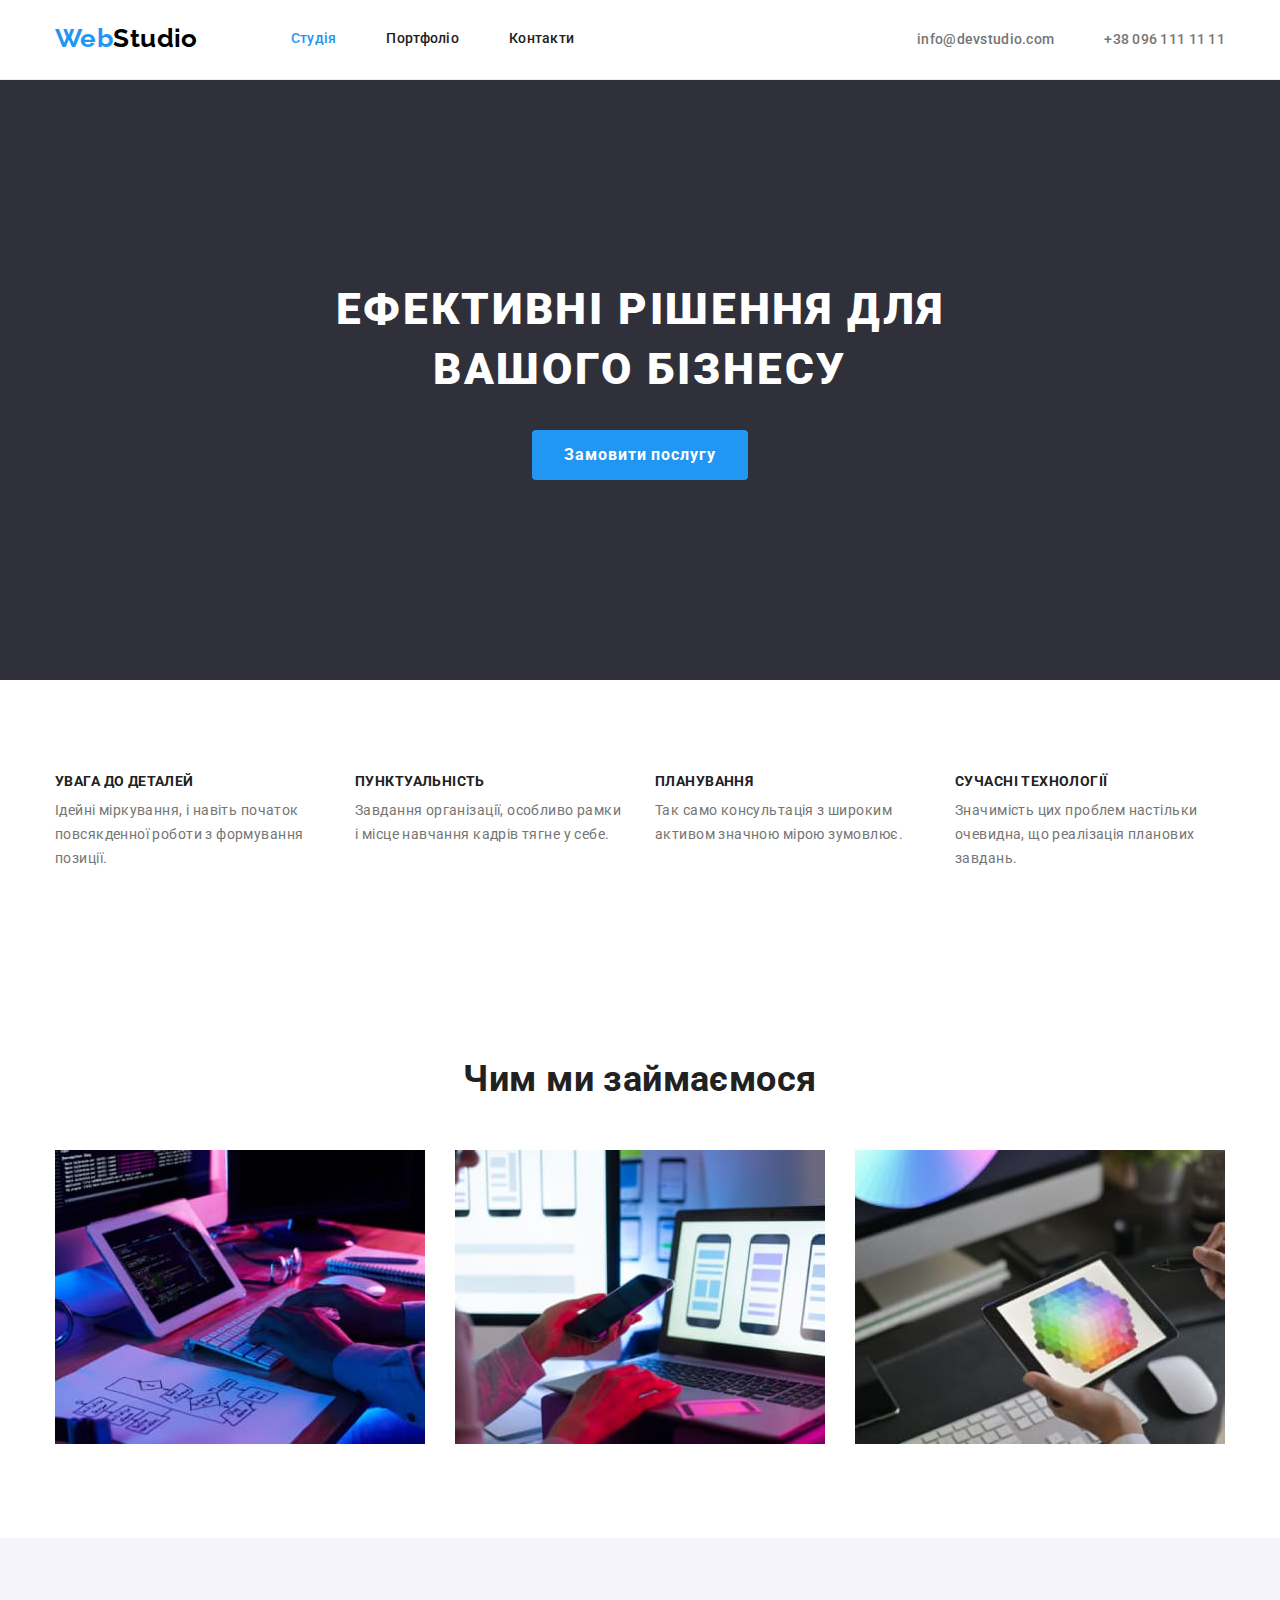
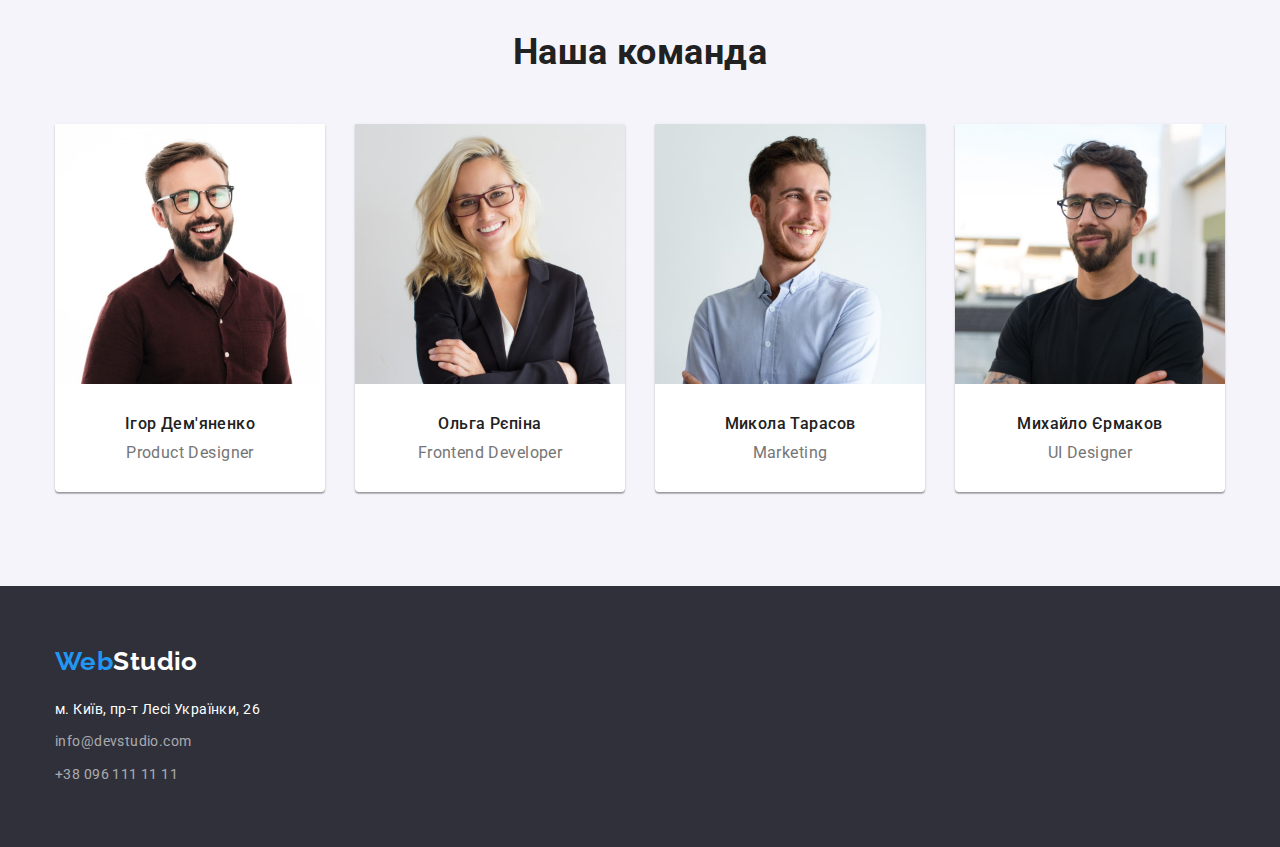
==== index.html @ 1bf7a030 "створення репозиторію ДЗ 4" ====
<!DOCTYPE html>
<html lang="uk">
  <head>
    <meta charset="UTF-8" />
    <meta http-equiv="X-UA-Compatible" content="IE=edge" />
    <meta name="viewport" content="width=device-width, initial-scale=1.0" />
    <title>Document</title>

    <link rel="preconnect" href="https://fonts.googleapis.com" />
    <link rel="preconnect" href="https://fonts.gstatic.com" crossorigin />
    <link
      href="https://fonts.googleapis.com/css2?family=Raleway:wght@700&family=Roboto:wght@400;500;700;900&display=swap"
      rel="stylesheet"
    />
    <link
      rel="stylesheet"
      href="https://cdnjs.cloudflare.com/ajax/libs/modern-normalize/1.1.0/modern-normalize.min.css"
    />
    <link rel="stylesheet" href="./css/styles.css" />
  </head>
  <body>
    <!-- шапка   -->
    <header class="page-header">
      <div class="container main-nav">
        <nav class="page-nav">
          <a href="./index.html" class="logo page-logo">Web<span class="studio">Studio</span></a>
          <ul class="site-nav list">
            <li class="main-list">
              <a href="./index.html" class="link current nav-link">Студія</a>
            </li>
            <li class="main-list">
              <a href="./portfolio.html" class="link nav-link">Портфоліо</a>
            </li>
            <li class="main-list"><a href="./index.html" class="link nav-link">Контакти</a></li>
          </ul>
        </nav>
        <ul class="contact">
          <li class="main-contact">
            <a class="contact-link" href="mailto:info@devstudio.com">info@devstudio.com</a>
          </li>
          <li class="main-contact">
            <a class="contact-link" href="tel:+380961111111">+38 096 111 11 11</a>
          </li>
        </ul>
      </div>
    </header>
    <!-- головне  -->
    <main>
      <section class="hero">
        <div class="container">
          <h1 class="hero-title">Ефективні рішення для вашого бізнесу</h1>
          <button type="button" class="button primary">Замовити послугу</button>
        </div>
      </section>
      <!-- особливості -->
      <section class="section">
        <div class="container">
          <h2 class="visually-hidden">Наші переваги</h2>
          <ul class="feature-list list">
            <li class="title-text">
              <h3 class="title">УВАГА ДО ДЕТАЛЕЙ</h3>
              <p class="text">
                Ідейні міркування, і навіть початок повсякденної роботи з формування позиції.
              </p>
            </li>
            <li class="title-text">
              <h3 class="title">ПУНКТУАЛЬНІСТЬ</h3>
              <p class="text">
                Завдання організації, особливо рамки і місце навчання кадрів тягне у себе.
              </p>
            </li>
            <li class="title-text">
              <h3 class="title">ПЛАНУВАННЯ</h3>
              <p class="text">Так само консультація з широким активом значною мірою зумовлює.</p>
            </li>
            <li class="title-text">
              <h3 class="title">СУЧАСНІ ТЕХНОЛОГІЇ</h3>
              <p class="text">
                Значимість цих проблем настільки очевидна, що реалізація планових завдань.
              </p>
            </li>
          </ul>
        </div>
      </section>

      <!-- чим ми займаємось -->
      <section class="section section-sidebar">
        <div class="container">
          <h2 class="section-title">Чим ми займаємося</h2>
          <ul class="list text-list">
            <li class="list-img">
              <img src="./images/img.jpg" alt="HTML-розмітка всіх елементів макета" width="370" />
            </li>
            <li class="list-img">
              <img src="./images/css.jpg" alt="CSS оформлення зовнішній вигляд." width="370" />
            </li>
            <li class="list-img">
              <img src="./images/js.jpg" alt="завдаєм кольори" width="370" />
            </li>
          </ul>
        </div>
      </section>
      <!-- наша команда -->
      <section class="section team">
        <div class="container">
          <h2 class="section-title">Наша команда</h2>
          <ul class="team-list list">
            <li class="team-text">
              <img src="./images/Product.jpg" alt="Product Designer" width="270" />
              <div class="aside">
                <h3>Ігор Дем'яненко</h3>
                <p>Product Designer</p>
              </div>
            </li>
            <li class="team-text">
              <img src="./images/Frontend.jpg" alt="Frontend Developer" width="270" />
              <div class="aside">
                <h3>Ольга Рєпіна</h3>
                <p>Frontend Developer</p>
              </div>
            </li>
            <li class="team-text">
              <img src="./images/Marketing.jpg" alt="Marketing" width="270" />
              <div class="aside">
                <h3>Микола Тарасов</h3>
                <p>Marketing</p>
              </div>
            </li>
            <li class="team-text">
              <img src="./images/Designer.jpg" alt="UI Designer" width="270" />
              <div class="aside">
                <h3>Михайло Єрмаков</h3>
                <p>UI Designer</p>
              </div>
            </li>
          </ul>
        </div>
      </section>
    </main>
    <!-- підвал -->
    <footer class="footer">
      <div class="container footer-container">
        <a href="./index.html" class="logo footer-logo"
          >Web<span class="footer-studio">Studio</span></a
        >
        <address class="footer-list">
          <ul class="list">
            <li class="footer-contact-list">
              <a
                class="footer-link"
                href="https://goo.gl/maps/CPtrU1FHBa2aNyZL9"
                target="_blank"
                rel="noopener noreferrer nofollow"
                >м. Київ, пр-т Лесі Українки, 26</a
              >
            </li>
            <li class="footer-contact-list">
              <a class="footer-contact" href="mailto:info@devstudio.com">info@devstudio.com</a>
            </li>
            <li class="footer-contact-list">
              <a class="footer-contact" href="telto:+380961111111">+38 096 111 11 11</a>
            </li>
          </ul>
        </address>
      </div>
    </footer>
  </body>
</html>
---- css/styles.css ----
:root {
        --primari-text-color: #212121;
        --title-text-color: #757575;
        --accent-color: #2196f3;
        --primary-bg-color: #ffffff;
        --studio: #000000;
        --background: #f5f4fa;
        --contact: rgb(255, 255, 255, 0.6);
        --heder-footer: #2f303a;
        --border--headr: #ececec;
        --buttun: #188ce8;
        --border--icon: #eeeeee;}
    *,
    *::before,
    *::after {
    box-sizing: border-box;}
    
body {
    background-color: var(--primary-bg-color);
    color: var(--primari-text-color);
    font-family: Roboto, sans-serif;
    font-size: 14px;
    letter-spacing: 0.03em;}
h1,
h2,
h3,
p {
    margin: 0;}
ul {
    margin: 0;
    padding-left: 0;}
img {
    display: block;
    max-width: 100%;
    height: auto;}
address {
    font-style: normal;
}
.container {
    margin: 0 auto;
    max-width: 1200px;
    padding: 0 15px}

.page-header {
    height: 80px;
    border-bottom: 1px solid var(--border--headr);}
.page-nav,
.main-nav {
    display: flex;
    align-items: center;}
.main-list:not(:last-child) {
    margin-right: 50px;}
.main-contact {
    align-items: center;
    font-style: normal;
    font-weight: 500;
    font-size: 14px;
    line-height: 16px;
    letter-spacing: 0.02em;
}
.main-contact:not(:last-child) {
    margin-right: 50px;
}
.page-logo {
    margin-right: 93px;
    padding-top: 23px;
    padding-bottom: 23px;}
.logo {
    color: var(--accent-color);
    text-decoration: none;
    font-family: 'Raleway', sans-serif;
    font-weight: 700;
    font-size: 26px;
    line-height: 1.2;}
.studio {
    color: var(--studio);
    margin: 0;}

.nav-link {
    font-weight: 500;
    line-height: 1.14;
    letter-spacing: 0.02em;
    padding: 32px 0;}
.site-nav {
    display: flex;
    font-family: 'Roboto';
    font-style: normal;
    font-weight: 500;
    font-size: 14px;
    line-height: 16px;
    letter-spacing: 0.02em;}

.link:hover,
.link:focus {
    color: var(--accent-color);}
.link {
    color: inherit;
    text-decoration: none;}
.link.current {
    color: var(--accent-color);}
.contact {
    display: flex;
    margin-left: auto;
    list-style: none;
}
.contact.list {
    font-weight: 500;
    line-height: 1.14;
    margin-left: auto;
    letter-spacing: 0.02em;}
.list{
    list-style: none;
    margin: 0;
    padding-left: 0;}
.list-img {
    max-width: 1200px;
    height: auto;}
.list-img:not(:last-child) {
    margin-right: 30px;}
.contact-link {
    color: var(--title-text-color);
    text-decoration: none;
    padding: 32px 0;}

.contact-link:hover,
.contact-link:focus {
    color: var(--accent-color);}
.hero {
    padding-top: 200px;
    padding-bottom: 200px}
.hero, .footer {
    background-color: var(--heder-footer);}
.footer{
    padding: 60px 0;
}
.hero-title {
    color: var(--primary-bg-color);
    font-family: 'Roboto';
    font-weight: 900;
    font-size: 44px;
    line-height: 1.36;
    text-align: center;
    letter-spacing: 0.06em;
    text-transform: uppercase;
    width: 696px;
    margin: 0 auto;
    margin-bottom: 30px;}
.section.portfolio {
    padding: 94px 0;}
.visually-hidden {
    position: absolute;
    width: 1px;
    height: 1px;
    margin: -1px;
    border: 0;
    padding: 0;
    white-space: nowrap;
    clip-path: inset(100%);
    clip: rect(0 0 0 0);
    overflow: hidden;}
.button {
    font-family: 'Roboto';
    cursor: pointer;
    border: none;
    display: block;
    font-size: 16px;
    text-align: center;
    font-weight: 500;
    margin: 0 auto;
    box-sizing: border-box;}
.button.secodary {
    color: var(--primari-text-color);
    background-color: var(--background);
    min-width: 73px;
    height: 38px;
    padding: 6px 22px;
    line-height: 1.6;
    letter-spacing: 0.03em;
    border-radius: 4px;
    border: none;}
.button-secodary {
    display: flex;
    justify-content: center;
    margin-bottom: 50px;}
.button.btn {
    padding: 6px 25px;}
.button.secodary:hover,
.button.secodary:focus {
    color: var(--primary-bg-color);
    background-color: var(--accent-color);
    box-shadow: 0px 3px 1px rgba(0, 0, 0, 0.1), 0px 1px 2px rgba(0, 0, 0, 0.08),
    0px 2px 2px rgba(0, 0, 0, 0.12);}
.btn-secodary:not(:last-child) {
    margin:0 8px 0 0;}
.button.primary:hover,
.button.primary:focus {
    background: var(--buttun);
    box-shadow: 0 4px 4px rgb(0, 0, 0, 0.15);}
.button.btn {
    padding: 6px 25px;}
.button.primary {
    color: var(--primary-bg-color);
    background-color: var(--accent-color);
    min-width: 216px;
    padding: 10px 32px;
    font-weight: 700;
    line-height: 1.88;
    display: flex;
    border-radius: 4px;
    text-align: center;
    align-items: center;
    letter-spacing: 0.06em;
    border: none;
    justify-content: center;}
.feature-list {
    display: flex;}
.feature-list .text {
    color: var(--title-text-color);
    line-height: 1.7;}
.feature-list .title {
    font-size: 14px;
    font-weight: 700;
    line-height: 1.1;
    text-transform: uppercase;
    margin-bottom: 10px;}
.title-text {
    max-width: 270px;
}
.title-text:not(:last-child) {
    margin-right: 30px;}
.text-list {
    display: flex;}
.section {
    padding-top: 94px;
    padding-bottom: 94px;}
.section-title {
    color: var(--primari-text-color);
    font-weight: 700;
    font-size: 36px;
    line-height: 1.16;
    text-align: center;
    margin-bottom: 50px;}
.menu-team {
    padding-bottom: 94px;}
.team {
    background-color: var(--background);}
.team-text {
    background-color: var(--primary-bg-color);
    max-width: 270px;
    display: block;
    box-shadow: 0px 1px 3px rgba(0, 0, 0, 0.12), 0px 1px 1px rgba(0, 0, 0, 0.14),
    0px 2px 1px rgba(0, 0, 0, 0.2);
    border-radius: 0px 0px 4px 4px;}
.team-text:not(:last-child) {
    margin-right: 30px;}
.team-list {
    display: flex;}
.team-list h3 {
    font-family: 'Roboto';
    font-weight: 500;
    font-size: 16px;
    line-height: 1.2;
    margin-bottom: 10px;}
.team-list p {
    color: var(--title-text-color);
    font-size: 16px;
    line-height: 1.2;}
.aside {
    padding: 30px 0;
    text-align: center;}
.footer-list {
    font-style: normal;
    margin-top: 20px;}
.footer-link,
.footer-studio {
    color: var(--primary-bg-color);
    text-decoration: none;}
.footer-contact {
    color: var(--contact);
    text-decoration: none;}
.footer .list {
    line-height: 1.7;}

.footer-link:hover,
.footer-link:focus {
    color: var(--accent-color);}
.footer-contact-list:not(:last-child) {
    margin-bottom: 9px;}
.footer-contact {
    color: var(--contact);
    text-decoration: none;}
.footer-contact:hover,
.footer-contact:focus {
    color: var(--accent-color);}
.sidebar {
    display: flex;
    flex-wrap: wrap;}
.sidebar a {
    color: var(--primari-text-color);
    text-decoration: none;}
.sidebar h2 {
    font-weight: 700;
    font-size: 18px;
    line-height: 2;
    letter-spacing: 0.06em;}
.sidebar p {
    color: var(--title-text-color);
    font-size: 16px;
    line-height: 1.9;
    font-family: 'Roboto';
    font-style: normal;
    font-weight: 400;
    line-height: 30px;
    letter-spacing: 0.03em;}
.sidebar-list {
    width: calc((100% - 60px) / 3);
    margin-right: 30px;
    margin-bottom: 30px;}
.sidebar-list:nth-child(3n) {
    margin-right: 0;}
.sidebar-list:nth-last-child(-n + 3) {
    margin-bottom: 0;}
.sidebar-text {
    padding: 20px 24px;
    border-right: 1px solid var(--border--icon);
    border-left: 1px solid var(--border--icon);
    border-bottom: 1px solid var(--border--icon);}
.sidebar-text h2 {
    margin-bottom: 4px;
    font-family: 'Roboto';
    font-style: normal;
    font-weight: 700;
    font-size: 18px;
    line-height: 36px;
    letter-spacing: 0.06em;}
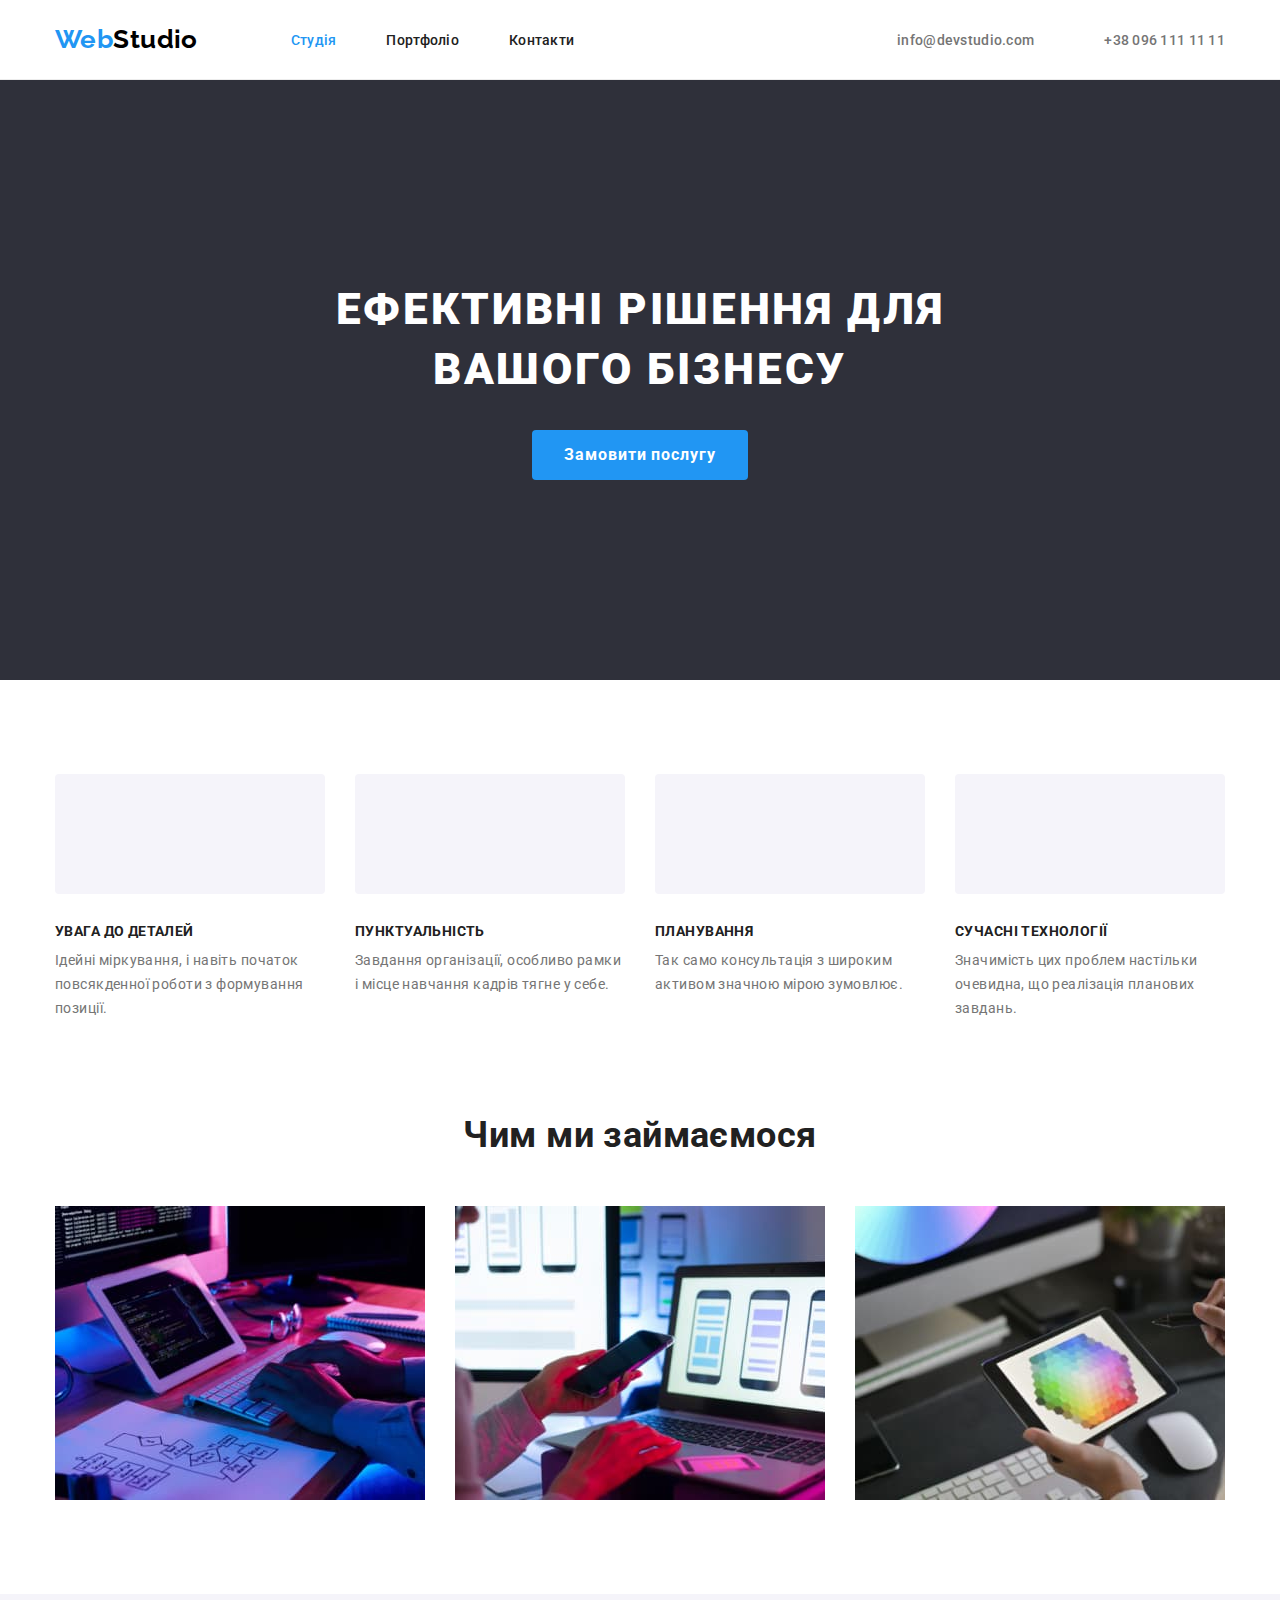
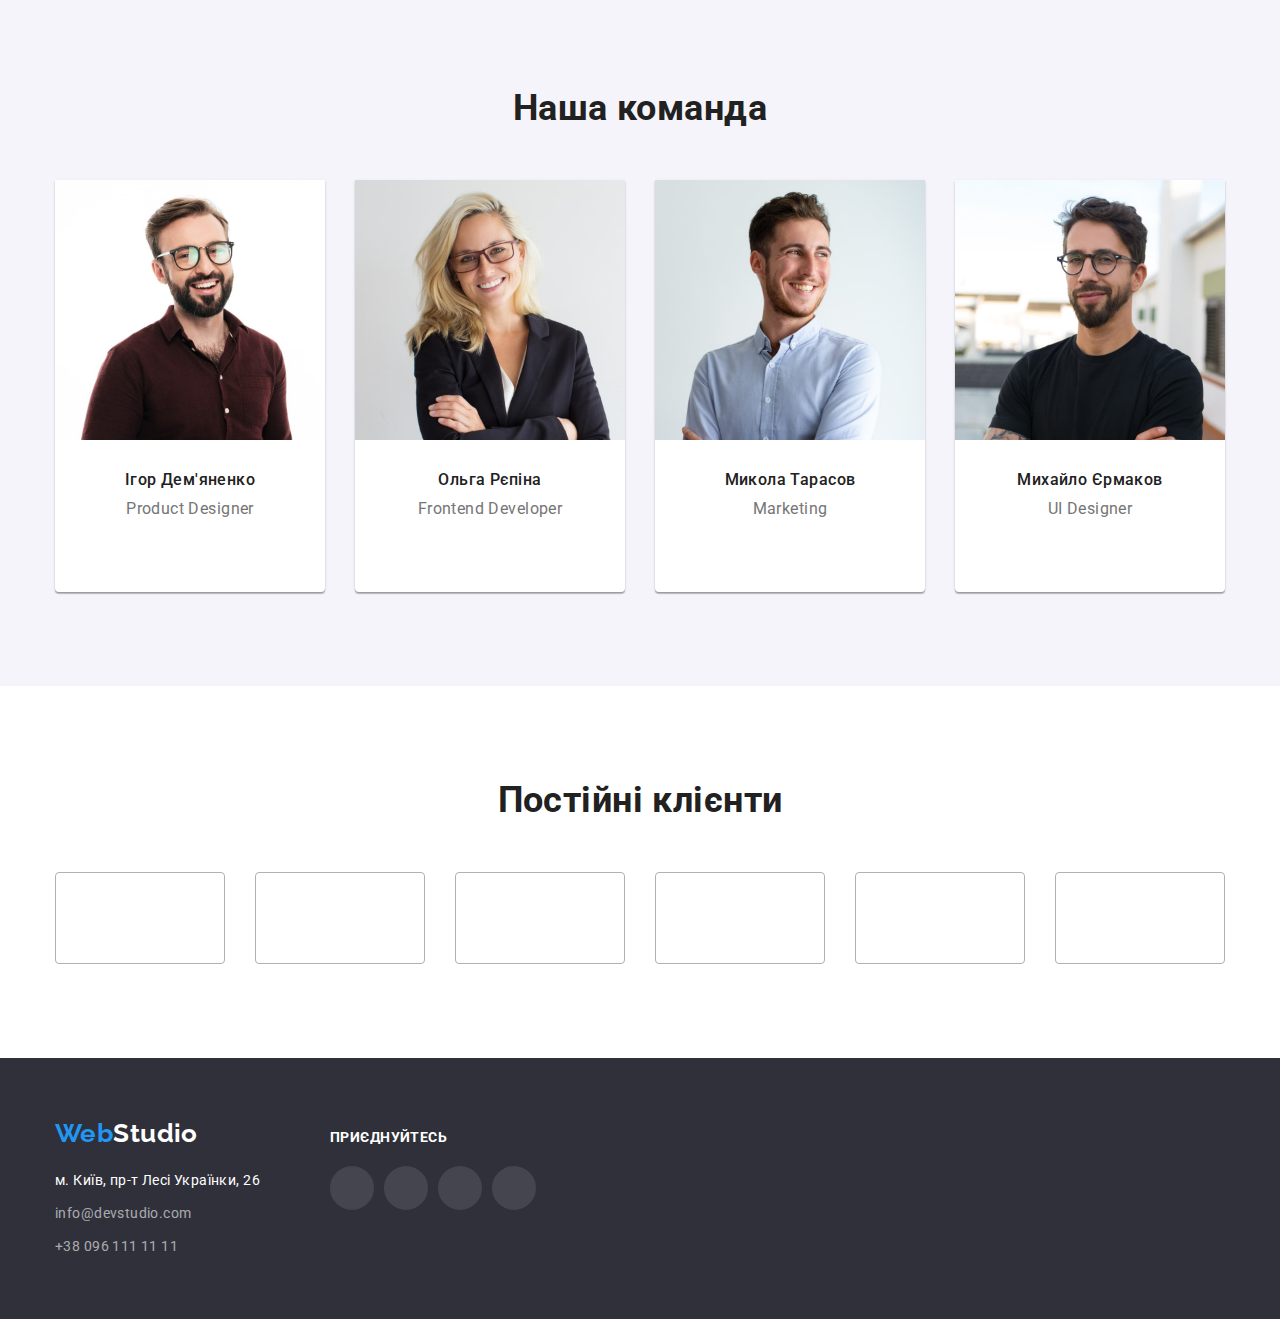
==== commit e70a4f2f: "зміни по роботі" ====
--- a/index.html
+++ b/index.html
@@ -36,10 +36,18 @@
         </nav>
         <ul class="contact">
           <li class="main-contact">
-            <a class="contact-link" href="mailto:info@devstudio.com">info@devstudio.com</a>
+            <a class="contact-link" href="mailto:info@devstudio.com"
+              ><svg class="icon-contact" width="16px" height="12px">
+                <use href="./images/icons.svg/symbol-defs.svg#icon-envelope"></use></svg
+              >info@devstudio.com</a
+            >
           </li>
           <li class="main-contact">
-            <a class="contact-link" href="tel:+380961111111">+38 096 111 11 11</a>
+            <a class="contact-link" href="tel:+380961111111">
+              <svg class="icon-contact" width="10px" height="16px">
+                <use href="./images/icons.svg/symbol-defs.svg#icon-mob"></use></svg
+              >+38 096 111 11 11</a
+            >
           </li>
         </ul>
       </div>
@@ -58,22 +66,42 @@
           <h2 class="visually-hidden">Наші переваги</h2>
           <ul class="feature-list list">
             <li class="title-text">
+              <div class="icon-background">
+                <svg class="icon-feature" width="70px" height="70px">
+                  <use href="./images/icons.svg/symbol-defs.svg#icon-antenna"></use>
+                </svg>
+              </div>
               <h3 class="title">УВАГА ДО ДЕТАЛЕЙ</h3>
               <p class="text">
                 Ідейні міркування, і навіть початок повсякденної роботи з формування позиції.
               </p>
             </li>
             <li class="title-text">
+              <div class="icon-background">
+                <svg class="icon-feature" width="70px" height="70px">
+                  <use href="./images/icons.svg/symbol-defs.svg#icon-clock"></use>
+                </svg>
+              </div>
               <h3 class="title">ПУНКТУАЛЬНІСТЬ</h3>
               <p class="text">
                 Завдання організації, особливо рамки і місце навчання кадрів тягне у себе.
               </p>
             </li>
             <li class="title-text">
+              <div class="icon-background">
+                <svg class="icon-feature" width="70px" height="70px">
+                  <use href="./images/icons.svg/symbol-defs.svg#icon-diagram"></use>
+                </svg>
+              </div>
               <h3 class="title">ПЛАНУВАННЯ</h3>
               <p class="text">Так само консультація з широким активом значною мірою зумовлює.</p>
             </li>
             <li class="title-text">
+              <div class="icon-background">
+                <svg class="icon-feature" width="70px" height="70px">
+                  <use href="./images/icons.svg/symbol-defs.svg#icon-astronaut"></use>
+                </svg>
+              </div>
               <h3 class="title">СУЧАСНІ ТЕХНОЛОГІЇ</h3>
               <p class="text">
                 Значимість цих проблем настільки очевидна, що реалізація планових завдань.
@@ -110,6 +138,32 @@
               <div class="aside">
                 <h3>Ігор Дем'яненко</h3>
                 <p>Product Designer</p>
+                <ul class="list team-list-link">
+                  <li>
+                    <a class="team-link" href=""
+                      ><svg class="team-svg" width="20" height="20">
+                        <use href="./images/icons.svg/symbol-defs.svg#icon-instagram"></use></svg
+                    ></a>
+                  </li>
+                  <li>
+                    <a class="team-link" href=""
+                      ><svg class="team-svg" width="20" height="20">
+                        <use href="./images/icons.svg/symbol-defs.svg#icon-twitter"></use></svg
+                    ></a>
+                  </li>
+                  <li>
+                    <a class="team-link" href=""
+                      ><svg class="team-svg" width="20" height="20">
+                        <use href="./images/icons.svg/symbol-defs.svg#icon-facebook"></use></svg
+                    ></a>
+                  </li>
+                  <li>
+                    <a class="team-link" href=""
+                      ><svg class="team-svg" width="20" height="20">
+                        <use href="./images/icons.svg/symbol-defs.svg#icon-linkedin"></use></svg
+                    ></a>
+                  </li>
+                </ul>
               </div>
             </li>
             <li class="team-text">
@@ -117,6 +171,32 @@
               <div class="aside">
                 <h3>Ольга Рєпіна</h3>
                 <p>Frontend Developer</p>
+                <ul class="list team-list-link">
+                  <li>
+                    <a class="team-link" href=""
+                      ><svg class="team-svg" width="20" height="20">
+                        <use href="./images/icons.svg/symbol-defs.svg#icon-instagram"></use></svg
+                    ></a>
+                  </li>
+                  <li>
+                    <a class="team-link" href=""
+                      ><svg class="team-svg" width="20" height="20">
+                        <use href="./images/icons.svg/symbol-defs.svg#icon-twitter"></use></svg
+                    ></a>
+                  </li>
+                  <li>
+                    <a class="team-link" href=""
+                      ><svg class="team-svg" width="20" height="20">
+                        <use href="./images/icons.svg/symbol-defs.svg#icon-facebook"></use></svg
+                    ></a>
+                  </li>
+                  <li>
+                    <a class="team-link" href=""
+                      ><svg class="team-svg" width="20" height="20">
+                        <use href="./images/icons.svg/symbol-defs.svg#icon-linkedin"></use></svg
+                    ></a>
+                  </li>
+                </ul>
               </div>
             </li>
             <li class="team-text">
@@ -124,6 +204,32 @@
               <div class="aside">
                 <h3>Микола Тарасов</h3>
                 <p>Marketing</p>
+                <ul class="list team-list-link">
+                  <li>
+                    <a class="team-link" href=""
+                      ><svg class="team-svg" width="20" height="20">
+                        <use href="./images/icons.svg/symbol-defs.svg#icon-instagram"></use></svg
+                    ></a>
+                  </li>
+                  <li>
+                    <a class="team-link" href=""
+                      ><svg class="team-svg" width="20" height="20">
+                        <use href="./images/icons.svg/symbol-defs.svg#icon-twitter"></use></svg
+                    ></a>
+                  </li>
+                  <li>
+                    <a class="team-link" href=""
+                      ><svg class="team-svg" width="20" height="20">
+                        <use href="./images/icons.svg/symbol-defs.svg#icon-facebook"></use></svg
+                    ></a>
+                  </li>
+                  <li>
+                    <a class="team-link" href=""
+                      ><svg class="team-svg" width="20" height="20">
+                        <use href="./images/icons.svg/symbol-defs.svg#icon-linkedin"></use></svg
+                    ></a>
+                  </li>
+                </ul>
               </div>
             </li>
             <li class="team-text">
@@ -131,7 +237,83 @@
               <div class="aside">
                 <h3>Михайло Єрмаков</h3>
                 <p>UI Designer</p>
-              </div>
+                <ul class="list team-list-link">
+                  <li>
+                    <a class="team-link" href=""
+                      ><svg class="team-svg" width="20" height="20">
+                        <use href="./images/icons.svg/symbol-defs.svg#icon-instagram"></use></svg
+                    ></a>
+                  </li>
+                  <li>
+                    <a class="team-link" href=""
+                      ><svg class="team-svg" width="20" height="20">
+                        <use href="./images/icons.svg/symbol-defs.svg#icon-twitter"></use></svg
+                    ></a>
+                  </li>
+                  <li>
+                    <a class="team-link" href=""
+                      ><svg class="team-svg" width="20" height="20">
+                        <use href="./images/icons.svg/symbol-defs.svg#icon-facebook"></use></svg
+                    ></a>
+                  </li>
+                  <li>
+                    <a class="team-link" href=""
+                      ><svg class="team-svg" width="20" height="20">
+                        <use href="./images/icons.svg/symbol-defs.svg#icon-linkedin"></use></svg
+                    ></a>
+                  </li>
+                </ul>
+              </div>
+            </li>
+          </ul>
+        </div>
+      </section>
+      <!--постійні клієнти-->
+      <section class="section">
+        <div class="container">
+          <h2 class="section-title">Постійні клієнти</h2>
+          <ul class="list svg-logo">
+            <li class="svg-logo-list">
+              <a class="svg-logo-link" href=""
+                ><svg class="icon-svg" width="106px" height="60px">
+                  <use href="./images/icons.svg/symbol-defs.svg#icon-logo"></use>
+                </svg>
+              </a>
+            </li>
+            <li class="svg-logo-list">
+              <a class="svg-logo-link" href=""
+                ><svg class="icon-svg" width="106px" height="60px">
+                  <use href="./images/icons.svg/symbol-defs.svg#icon-logo1"></use>
+                </svg>
+              </a>
+            </li>
+            <li class="svg-logo-list">
+              <a class="svg-logo-link" href=""
+                ><svg class="icon-svg" width="106px" height="60px">
+                  <use href="./images/icons.svg/symbol-defs.svg#icon-logo2"></use>
+                </svg>
+              </a>
+            </li>
+            <li class="svg-logo-list">
+              <a class="svg-logo-link" href=""
+                ><svg class="icon-svg" width="106px" height="60px">
+                  <use href="./images/icons.svg/symbol-defs.svg#icon-logo3"></use>
+                </svg>
+              </a>
+            </li>
+            <li class="svg-logo-list">
+              <a class="svg-logo-link" href=""
+                ><svg class="icon-svg" width="106px" height="60px">
+                  <use href="./images/icons.svg/symbol-defs.svg#icon-logo4"></use>
+                </svg>
+              </a>
+            </li>
+            <li class="svg-logo-list">
+              <a class="svg-logo-link" href=""
+                ><svg class="icon-svg" width="106px" height="60px">
+                  <use href="./images/icons.svg/symbol-defs.svg#icon-logo5"></use>
+                </svg>
+              </a>
             </li>
           </ul>
         </div>
@@ -140,28 +322,59 @@
     <!-- підвал -->
     <footer class="footer">
       <div class="container footer-container">
-        <a href="./index.html" class="logo footer-logo"
-          >Web<span class="footer-studio">Studio</span></a
-        >
-        <address class="footer-list">
-          <ul class="list">
-            <li class="footer-contact-list">
-              <a
-                class="footer-link"
-                href="https://goo.gl/maps/CPtrU1FHBa2aNyZL9"
-                target="_blank"
-                rel="noopener noreferrer nofollow"
-                >м. Київ, пр-т Лесі Українки, 26</a
-              >
-            </li>
-            <li class="footer-contact-list">
-              <a class="footer-contact" href="mailto:info@devstudio.com">info@devstudio.com</a>
-            </li>
-            <li class="footer-contact-list">
-              <a class="footer-contact" href="telto:+380961111111">+38 096 111 11 11</a>
-            </li>
-          </ul>
-        </address>
+        <div class="footer-logo-contact">
+          <a href="./index.html" class="logo footer-logo"
+            >Web<span class="footer-studio">Studio</span></a
+          >
+          <address class="footer-list">
+            <ul class="list">
+              <li class="footer-contact-list">
+                <a
+                  class="footer-link"
+                  href="https://goo.gl/maps/CPtrU1FHBa2aNyZL9"
+                  target="_blank"
+                  rel="noopener noreferrer nofollow"
+                  >м. Київ, пр-т Лесі Українки, 26</a
+                >
+              </li>
+              <li class="footer-contact-list">
+                <a class="footer-contact" href="mailto:info@devstudio.com">info@devstudio.com</a>
+              </li>
+              <li class="footer-contact-list">
+                <a class="footer-contact" href="telto:+380961111111">+38 096 111 11 11</a>
+              </li>
+            </ul>
+          </address>
+        </div>
+        <div class="social">
+          <p class="title-svg">приєднуйтесь</p>
+          <ul class="list footer-list-link">
+            <li class="list-svg">
+              <a class="footer-link-svg" href=""
+                ><svg class="footer-svg" width="20" height="20">
+                  <use href="./images/icons.svg/symbol-defs.svg#icon-instagram"></use></svg
+              ></a>
+            </li>
+            <li class="list-svg">
+              <a class="footer-link-svg" href=""
+                ><svg class="footer-svg" width="20" height="20">
+                  <use href="./images/icons.svg/symbol-defs.svg#icon-twitter"></use></svg
+              ></a>
+            </li>
+            <li class="list-svg">
+              <a class="footer-link-svg" href=""
+                ><svg class="footer-svg" width="20" height="20">
+                  <use href="./images/icons.svg/symbol-defs.svg#icon-facebook"></use></svg
+              ></a>
+            </li>
+            <li class="list-svg">
+              <a class="footer-link-svg" href=""
+                ><svg class="footer-svg" width="20" height="20">
+                  <use href="./images/icons.svg/symbol-defs.svg#icon-linkedin"></use></svg
+              ></a>
+            </li>
+          </ul>
+        </div>
       </div>
     </footer>
   </body>
--- a/css/styles.css
+++ b/css/styles.css
@@ -9,7 +9,9 @@
         --heder-footer: #2f303a;
         --border--headr: #ececec;
         --buttun: #188ce8;
-        --border--icon: #eeeeee;}
+        --border--icon: #eeeeee;
+        --link-f-in-twit: #afb1b8;
+        --outline--background-color: #c4c4c4;}
     *,
     *::before,
     *::after {
@@ -120,19 +122,33 @@
 .contact-link {
     color: var(--title-text-color);
     text-decoration: none;
-    padding: 32px 0;}
+    padding: 32px 0;
+    display: flex;
+    align-items: center;}
+.contact-link .icon-contact {
+    margin-right: 10px;
+    fill: currentColor;}
+.contact.list {
+    font-weight: 500;
+    line-height: 1.14;
+    letter-spacing: 0.02em;}
 
 .contact-link:hover,
 .contact-link:focus {
     color: var(--accent-color);}
 .hero {
     padding-top: 200px;
-    padding-bottom: 200px}
+    padding-bottom: 200px;
+    background-color: var(--outline--background-color);}
 .hero, .footer {
     background-color: var(--heder-footer);}
 .footer{
-    padding: 60px 0;
-}
+    padding-top: 60px;
+    padding-bottom: 60px;
+    background-color: var(--heder-footer);}
+.footer-container {
+    display: flex;
+    align-items: baseline;}
 .hero-title {
     color: var(--primary-bg-color);
     font-family: 'Roboto';
@@ -161,7 +177,7 @@
 .button {
     font-family: 'Roboto';
     cursor: pointer;
-    border: none;
+    border: 1px solid transparent;
     display: block;
     font-size: 16px;
     text-align: center;
@@ -171,8 +187,6 @@
 .button.secodary {
     color: var(--primari-text-color);
     background-color: var(--background);
-    min-width: 73px;
-    height: 38px;
     padding: 6px 22px;
     line-height: 1.6;
     letter-spacing: 0.03em;
@@ -233,6 +247,8 @@
 .section {
     padding-top: 94px;
     padding-bottom: 94px;}
+.section-sidebar {
+    padding-top: 0;}
 .section-title {
     color: var(--primari-text-color);
     font-weight: 700;
@@ -271,6 +287,23 @@
 .footer-list {
     font-style: normal;
     margin-top: 20px;}
+.team-list-link {
+    display: flex;
+    justify-content: center;
+    gap: 10px;
+    padding: 0 32px;}
+.team-link {
+    display: flex;
+    align-items: center;
+    justify-content: center;
+    width: 44px;
+    height: 44px;
+    border-radius: 50%;
+    color: var(--link-f-in-twit);}
+.team-link:hover,
+.team-link:focus {
+    color: var(--team-text--background);
+    background-color: var(--accent-color);}
 .footer-link,
 .footer-studio {
     color: var(--primary-bg-color);
@@ -278,8 +311,12 @@
 .footer-contact {
     color: var(--contact);
     text-decoration: none;}
+.footer-logo-contact {
+    margin-right: 70px;}
 .footer .list {
     line-height: 1.7;}
+.footer-list-link {
+    display: flex;}
 
 .footer-link:hover,
 .footer-link:focus {
@@ -335,4 +372,101 @@
     letter-spacing: 0.06em;}
 
 
-
+/* ===SVG===*/
+
+.overlay {
+    max-width: 1600px;
+    height: 600px;
+    margin-left: auto;
+    margin-right: auto;
+    outline: 1px solid var(--outline--background-color);
+    background-image: linear-gradient(to right, rgba(47, 48, 58, 0.4), rgba(47, 48, 58, 0.4)),
+        url('../images/work.jpg');
+    background-repeat: no-repeat;
+    background-position: center;
+    background-size: cover;
+}
+.icon-background {
+    display: inline-flex;
+    width: 270px;
+    height: 120px;
+    border-radius: 4px;
+    background-color: var(--background);
+    margin-bottom: 30px;
+    align-items: center;
+    justify-content: center;
+    background-position: center;}
+
+.icon-feature {
+    background-repeat: no-repeat;
+    background-size: contain;}
+
+.team-svg {
+    fill: currentColor;}
+.svg-logo {
+    display: flex;}
+.svg-logo-list:not(:last-child) {
+    width: calc((100% - 150px) / 6);
+    margin-right: 30px;
+}
+
+.svg-logo-link {
+    display: flex;
+    align-items: center;
+    justify-content: center;
+    width: 170px;
+    height: 92px;
+    border: 1px solid var(--link-f-in-twit);
+    border-radius: 4px;
+    color: var(--link-f-in-twit);}
+
+.icon-svg {
+    fill: currentColor;}
+
+.svg-logo-link:hover,
+.svg-logo-link:focus {
+    color: var(--accent-color);
+    border: 1px solid var(--accent-color);}
+
+.title-svg {
+    font-weight: 700;
+    font-size: 14px;
+    line-height: 1.14;
+    letter-spacing: 0.03em;
+    text-transform: uppercase;
+    margin-bottom: 20px;
+    color: var(--primary-bg-color);}
+
+.list-svg:not(:last-child) {
+    margin-right: 10px;}
+
+.footer-link-svg {
+    display: flex;
+    align-items: center;
+    justify-content: center;
+    width: 44px;
+    height: 44px;
+    border-radius: 50%;
+    color: var(--primary-bg-color);
+    background-color: rgba(255, 255, 255, 0.1);}
+
+.footer-link-svg:hover,
+.footer-link-svg:focus {
+    background-color: var(--accent-color);}
+.footer-cont-list {
+    margin-top: 20px;}
+
+.footer-svg {
+    fill: currentColor;}
+
+.portfolio-link {
+    color: var(--primari-text-color);
+    text-decoration: none;}
+.portfolio-link:hover,
+.portfolio-link:focus {
+    display: block;
+    box-shadow: 0px 1px 1px rgba(0, 0, 0, 0.12), 0px 4px 4px rgba(0, 0, 0, 0.06),
+    1px 4px 6px rgba(0, 0, 0, 0.16);}
+
+
+
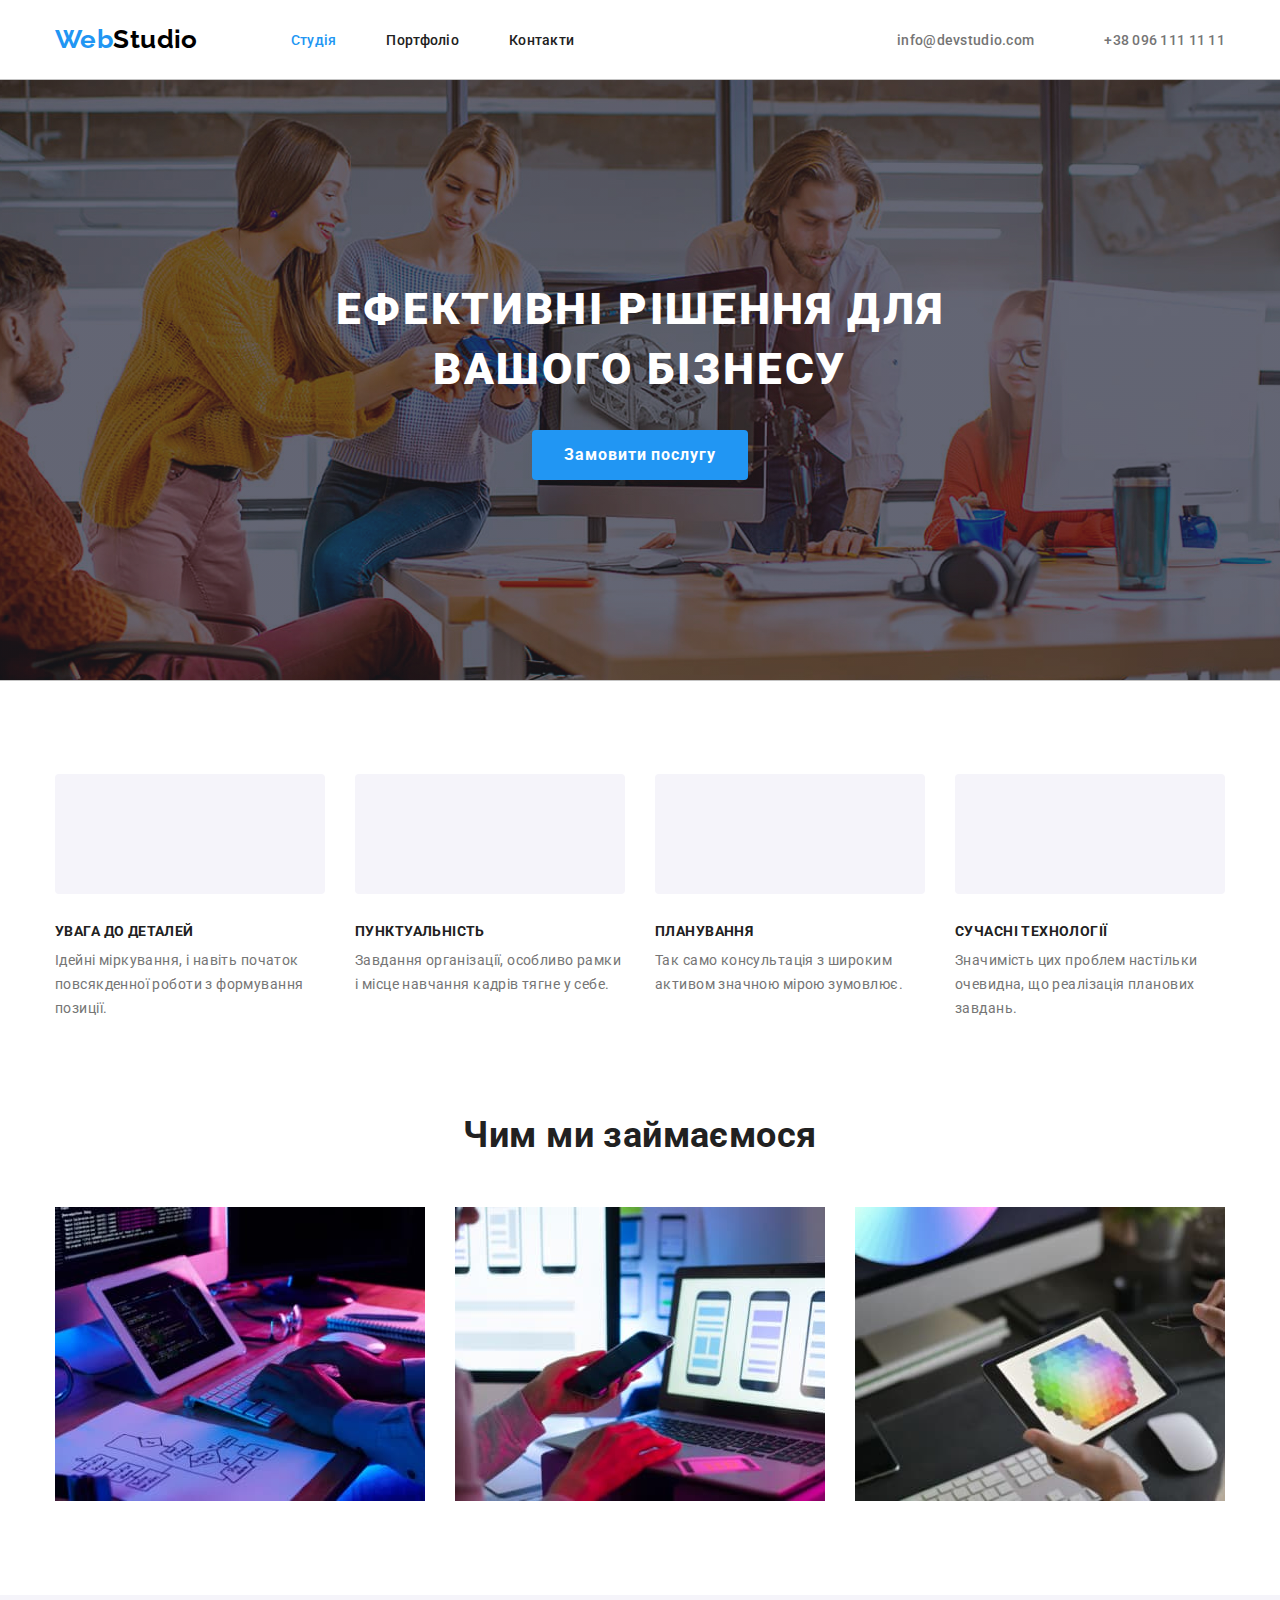
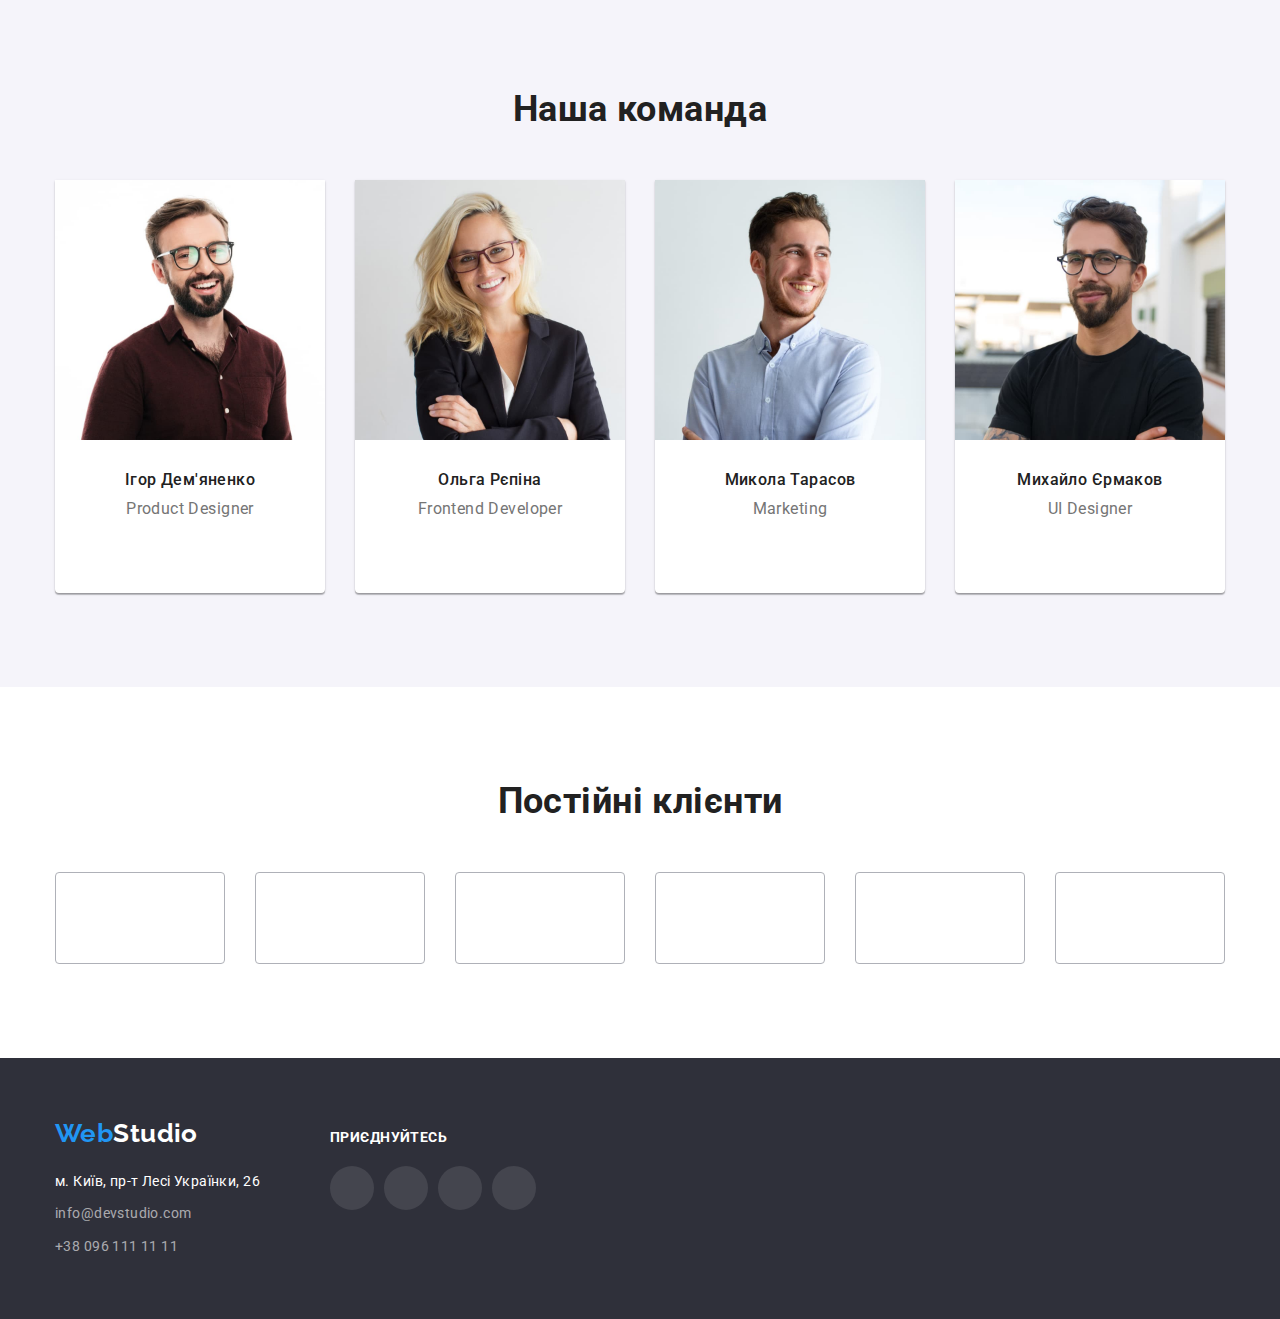
==== commit a76651fa: "робота продовжується" ====
--- a/index.html
+++ b/index.html
@@ -38,14 +38,14 @@
           <li class="main-contact">
             <a class="contact-link" href="mailto:info@devstudio.com"
               ><svg class="icon-contact" width="16px" height="12px">
-                <use href="./images/icons.svg/symbol-defs.svg#icon-envelope"></use></svg
+                <use href="./images/symbol-defs.svg#icon-envelope"></use></svg
               >info@devstudio.com</a
             >
           </li>
           <li class="main-contact">
             <a class="contact-link" href="tel:+380961111111">
               <svg class="icon-contact" width="10px" height="16px">
-                <use href="./images/icons.svg/symbol-defs.svg#icon-mob"></use></svg
+                <use href="./images/symbol-defs.svg#icon-mob"></use></svg
               >+38 096 111 11 11</a
             >
           </li>
@@ -54,7 +54,7 @@
     </header>
     <!-- головне  -->
     <main>
-      <section class="hero">
+      <section class="hero overlay">
         <div class="container">
           <h1 class="hero-title">Ефективні рішення для вашого бізнесу</h1>
           <button type="button" class="button primary">Замовити послугу</button>
@@ -68,7 +68,7 @@
             <li class="title-text">
               <div class="icon-background">
                 <svg class="icon-feature" width="70px" height="70px">
-                  <use href="./images/icons.svg/symbol-defs.svg#icon-antenna"></use>
+                  <use href="./images/symbol-defs.svg#icon-antenna"></use>
                 </svg>
               </div>
               <h3 class="title">УВАГА ДО ДЕТАЛЕЙ</h3>
@@ -79,7 +79,7 @@
             <li class="title-text">
               <div class="icon-background">
                 <svg class="icon-feature" width="70px" height="70px">
-                  <use href="./images/icons.svg/symbol-defs.svg#icon-clock"></use>
+                  <use href="./images/symbol-defs.svg#icon-clock"></use>
                 </svg>
               </div>
               <h3 class="title">ПУНКТУАЛЬНІСТЬ</h3>
@@ -90,7 +90,7 @@
             <li class="title-text">
               <div class="icon-background">
                 <svg class="icon-feature" width="70px" height="70px">
-                  <use href="./images/icons.svg/symbol-defs.svg#icon-diagram"></use>
+                  <use href="./images/symbol-defs.svg#icon-diagram"></use>
                 </svg>
               </div>
               <h3 class="title">ПЛАНУВАННЯ</h3>
@@ -99,7 +99,7 @@
             <li class="title-text">
               <div class="icon-background">
                 <svg class="icon-feature" width="70px" height="70px">
-                  <use href="./images/icons.svg/symbol-defs.svg#icon-astronaut"></use>
+                  <use href="./images/symbol-defs.svg#icon-astronaut"></use>
                 </svg>
               </div>
               <h3 class="title">СУЧАСНІ ТЕХНОЛОГІЇ</h3>
@@ -142,25 +142,25 @@
                   <li>
                     <a class="team-link" href=""
                       ><svg class="team-svg" width="20" height="20">
-                        <use href="./images/icons.svg/symbol-defs.svg#icon-instagram"></use></svg
-                    ></a>
-                  </li>
-                  <li>
-                    <a class="team-link" href=""
-                      ><svg class="team-svg" width="20" height="20">
-                        <use href="./images/icons.svg/symbol-defs.svg#icon-twitter"></use></svg
-                    ></a>
-                  </li>
-                  <li>
-                    <a class="team-link" href=""
-                      ><svg class="team-svg" width="20" height="20">
-                        <use href="./images/icons.svg/symbol-defs.svg#icon-facebook"></use></svg
-                    ></a>
-                  </li>
-                  <li>
-                    <a class="team-link" href=""
-                      ><svg class="team-svg" width="20" height="20">
-                        <use href="./images/icons.svg/symbol-defs.svg#icon-linkedin"></use></svg
+                        <use href="./images/symbol-defs.svg#icon-instagram"></use></svg
+                    ></a>
+                  </li>
+                  <li>
+                    <a class="team-link" href=""
+                      ><svg class="team-svg" width="20" height="20">
+                        <use href="./images/symbol-defs.svg#icon-twitter"></use></svg
+                    ></a>
+                  </li>
+                  <li>
+                    <a class="team-link" href=""
+                      ><svg class="team-svg" width="20" height="20">
+                        <use href="./images/symbol-defs.svg#icon-facebook"></use></svg
+                    ></a>
+                  </li>
+                  <li>
+                    <a class="team-link" href=""
+                      ><svg class="team-svg" width="20" height="20">
+                        <use href="./images/symbol-defs.svg#icon-linkedin"></use></svg
                     ></a>
                   </li>
                 </ul>
@@ -175,25 +175,25 @@
                   <li>
                     <a class="team-link" href=""
                       ><svg class="team-svg" width="20" height="20">
-                        <use href="./images/icons.svg/symbol-defs.svg#icon-instagram"></use></svg
-                    ></a>
-                  </li>
-                  <li>
-                    <a class="team-link" href=""
-                      ><svg class="team-svg" width="20" height="20">
-                        <use href="./images/icons.svg/symbol-defs.svg#icon-twitter"></use></svg
-                    ></a>
-                  </li>
-                  <li>
-                    <a class="team-link" href=""
-                      ><svg class="team-svg" width="20" height="20">
-                        <use href="./images/icons.svg/symbol-defs.svg#icon-facebook"></use></svg
-                    ></a>
-                  </li>
-                  <li>
-                    <a class="team-link" href=""
-                      ><svg class="team-svg" width="20" height="20">
-                        <use href="./images/icons.svg/symbol-defs.svg#icon-linkedin"></use></svg
+                        <use href="./images/symbol-defs.svg#icon-instagram"></use></svg
+                    ></a>
+                  </li>
+                  <li>
+                    <a class="team-link" href=""
+                      ><svg class="team-svg" width="20" height="20">
+                        <use href="./images/symbol-defs.svg#icon-twitter"></use></svg
+                    ></a>
+                  </li>
+                  <li>
+                    <a class="team-link" href=""
+                      ><svg class="team-svg" width="20" height="20">
+                        <use href="./images/symbol-defs.svg#icon-facebook"></use></svg
+                    ></a>
+                  </li>
+                  <li>
+                    <a class="team-link" href=""
+                      ><svg class="team-svg" width="20" height="20">
+                        <use href="./images/symbol-defs.svg#icon-linkedin"></use></svg
                     ></a>
                   </li>
                 </ul>
@@ -208,25 +208,25 @@
                   <li>
                     <a class="team-link" href=""
                       ><svg class="team-svg" width="20" height="20">
-                        <use href="./images/icons.svg/symbol-defs.svg#icon-instagram"></use></svg
-                    ></a>
-                  </li>
-                  <li>
-                    <a class="team-link" href=""
-                      ><svg class="team-svg" width="20" height="20">
-                        <use href="./images/icons.svg/symbol-defs.svg#icon-twitter"></use></svg
-                    ></a>
-                  </li>
-                  <li>
-                    <a class="team-link" href=""
-                      ><svg class="team-svg" width="20" height="20">
-                        <use href="./images/icons.svg/symbol-defs.svg#icon-facebook"></use></svg
-                    ></a>
-                  </li>
-                  <li>
-                    <a class="team-link" href=""
-                      ><svg class="team-svg" width="20" height="20">
-                        <use href="./images/icons.svg/symbol-defs.svg#icon-linkedin"></use></svg
+                        <use href="./images/symbol-defs.svg#icon-instagram"></use></svg
+                    ></a>
+                  </li>
+                  <li>
+                    <a class="team-link" href=""
+                      ><svg class="team-svg" width="20" height="20">
+                        <use href="./images/symbol-defs.svg#icon-twitter"></use></svg
+                    ></a>
+                  </li>
+                  <li>
+                    <a class="team-link" href=""
+                      ><svg class="team-svg" width="20" height="20">
+                        <use href="./images/symbol-defs.svg#icon-facebook"></use></svg
+                    ></a>
+                  </li>
+                  <li>
+                    <a class="team-link" href=""
+                      ><svg class="team-svg" width="20" height="20">
+                        <use href="./images/symbol-defs.svg#icon-linkedin"></use></svg
                     ></a>
                   </li>
                 </ul>
@@ -241,25 +241,25 @@
                   <li>
                     <a class="team-link" href=""
                       ><svg class="team-svg" width="20" height="20">
-                        <use href="./images/icons.svg/symbol-defs.svg#icon-instagram"></use></svg
-                    ></a>
-                  </li>
-                  <li>
-                    <a class="team-link" href=""
-                      ><svg class="team-svg" width="20" height="20">
-                        <use href="./images/icons.svg/symbol-defs.svg#icon-twitter"></use></svg
-                    ></a>
-                  </li>
-                  <li>
-                    <a class="team-link" href=""
-                      ><svg class="team-svg" width="20" height="20">
-                        <use href="./images/icons.svg/symbol-defs.svg#icon-facebook"></use></svg
-                    ></a>
-                  </li>
-                  <li>
-                    <a class="team-link" href=""
-                      ><svg class="team-svg" width="20" height="20">
-                        <use href="./images/icons.svg/symbol-defs.svg#icon-linkedin"></use></svg
+                        <use href="./images/symbol-defs.svg#icon-instagram"></use></svg
+                    ></a>
+                  </li>
+                  <li>
+                    <a class="team-link" href=""
+                      ><svg class="team-svg" width="20" height="20">
+                        <use href="./images/symbol-defs.svg#icon-twitter"></use></svg
+                    ></a>
+                  </li>
+                  <li>
+                    <a class="team-link" href=""
+                      ><svg class="team-svg" width="20" height="20">
+                        <use href="./images/symbol-defs.svg#icon-facebook"></use></svg
+                    ></a>
+                  </li>
+                  <li>
+                    <a class="team-link" href=""
+                      ><svg class="team-svg" width="20" height="20">
+                        <use href="./images/symbol-defs.svg#icon-linkedin"></use></svg
                     ></a>
                   </li>
                 </ul>
@@ -276,42 +276,42 @@
             <li class="svg-logo-list">
               <a class="svg-logo-link" href=""
                 ><svg class="icon-svg" width="106px" height="60px">
-                  <use href="./images/icons.svg/symbol-defs.svg#icon-logo"></use>
-                </svg>
-              </a>
-            </li>
-            <li class="svg-logo-list">
-              <a class="svg-logo-link" href=""
-                ><svg class="icon-svg" width="106px" height="60px">
-                  <use href="./images/icons.svg/symbol-defs.svg#icon-logo1"></use>
-                </svg>
-              </a>
-            </li>
-            <li class="svg-logo-list">
-              <a class="svg-logo-link" href=""
-                ><svg class="icon-svg" width="106px" height="60px">
-                  <use href="./images/icons.svg/symbol-defs.svg#icon-logo2"></use>
-                </svg>
-              </a>
-            </li>
-            <li class="svg-logo-list">
-              <a class="svg-logo-link" href=""
-                ><svg class="icon-svg" width="106px" height="60px">
-                  <use href="./images/icons.svg/symbol-defs.svg#icon-logo3"></use>
-                </svg>
-              </a>
-            </li>
-            <li class="svg-logo-list">
-              <a class="svg-logo-link" href=""
-                ><svg class="icon-svg" width="106px" height="60px">
-                  <use href="./images/icons.svg/symbol-defs.svg#icon-logo4"></use>
-                </svg>
-              </a>
-            </li>
-            <li class="svg-logo-list">
-              <a class="svg-logo-link" href=""
-                ><svg class="icon-svg" width="106px" height="60px">
-                  <use href="./images/icons.svg/symbol-defs.svg#icon-logo5"></use>
+                  <use href="./images/symbol-defs.svg#icon-logo"></use>
+                </svg>
+              </a>
+            </li>
+            <li class="svg-logo-list">
+              <a class="svg-logo-link" href=""
+                ><svg class="icon-svg" width="106px" height="60px">
+                  <use href="./images/symbol-defs.svg#icon-logo1"></use>
+                </svg>
+              </a>
+            </li>
+            <li class="svg-logo-list">
+              <a class="svg-logo-link" href=""
+                ><svg class="icon-svg" width="106px" height="60px">
+                  <use href="./images/symbol-defs.svg#icon-logo2"></use>
+                </svg>
+              </a>
+            </li>
+            <li class="svg-logo-list">
+              <a class="svg-logo-link" href=""
+                ><svg class="icon-svg" width="106px" height="60px">
+                  <use href="./images/symbol-defs.svg#icon-logo3"></use>
+                </svg>
+              </a>
+            </li>
+            <li class="svg-logo-list">
+              <a class="svg-logo-link" href=""
+                ><svg class="icon-svg" width="106px" height="60px">
+                  <use href="./images/symbol-defs.svg#icon-logo4"></use>
+                </svg>
+              </a>
+            </li>
+            <li class="svg-logo-list">
+              <a class="svg-logo-link" href=""
+                ><svg class="icon-svg" width="106px" height="60px">
+                  <use href="./images/symbol-defs.svg#icon-logo5"></use>
                 </svg>
               </a>
             </li>
@@ -352,25 +352,25 @@
             <li class="list-svg">
               <a class="footer-link-svg" href=""
                 ><svg class="footer-svg" width="20" height="20">
-                  <use href="./images/icons.svg/symbol-defs.svg#icon-instagram"></use></svg
+                  <use href="./images/symbol-defs.svg#icon-instagram"></use></svg
               ></a>
             </li>
             <li class="list-svg">
               <a class="footer-link-svg" href=""
                 ><svg class="footer-svg" width="20" height="20">
-                  <use href="./images/icons.svg/symbol-defs.svg#icon-twitter"></use></svg
+                  <use href="./images/symbol-defs.svg#icon-twitter"></use></svg
               ></a>
             </li>
             <li class="list-svg">
               <a class="footer-link-svg" href=""
                 ><svg class="footer-svg" width="20" height="20">
-                  <use href="./images/icons.svg/symbol-defs.svg#icon-facebook"></use></svg
+                  <use href="./images/symbol-defs.svg#icon-facebook"></use></svg
               ></a>
             </li>
             <li class="list-svg">
               <a class="footer-link-svg" href=""
                 ><svg class="footer-svg" width="20" height="20">
-                  <use href="./images/icons.svg/symbol-defs.svg#icon-linkedin"></use></svg
+                  <use href="./images/symbol-defs.svg#icon-linkedin"></use></svg
               ></a>
             </li>
           </ul>
--- a/css/styles.css
+++ b/css/styles.css
@@ -381,7 +381,7 @@
     margin-right: auto;
     outline: 1px solid var(--outline--background-color);
     background-image: linear-gradient(to right, rgba(47, 48, 58, 0.4), rgba(47, 48, 58, 0.4)),
-        url('../images/work.jpg');
+        url('../images/hero.jpg');
     background-repeat: no-repeat;
     background-position: center;
     background-size: cover;
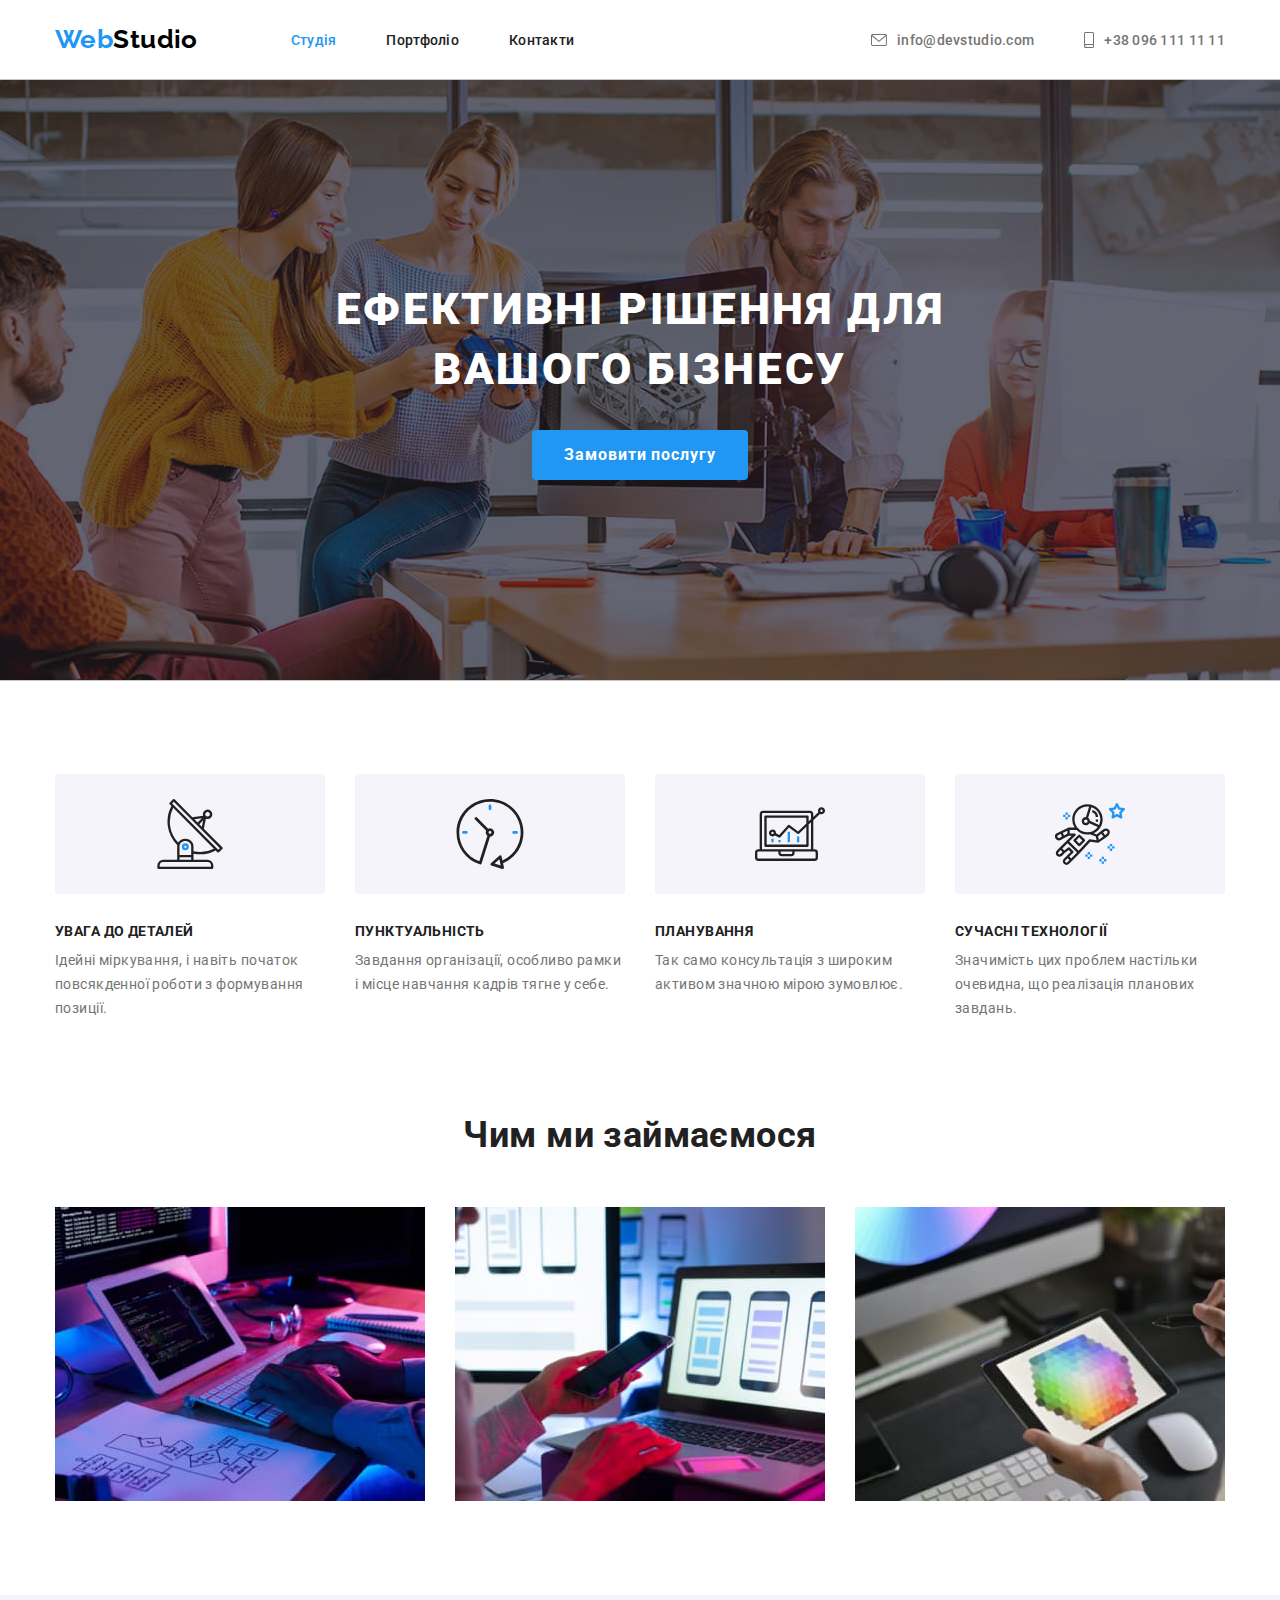
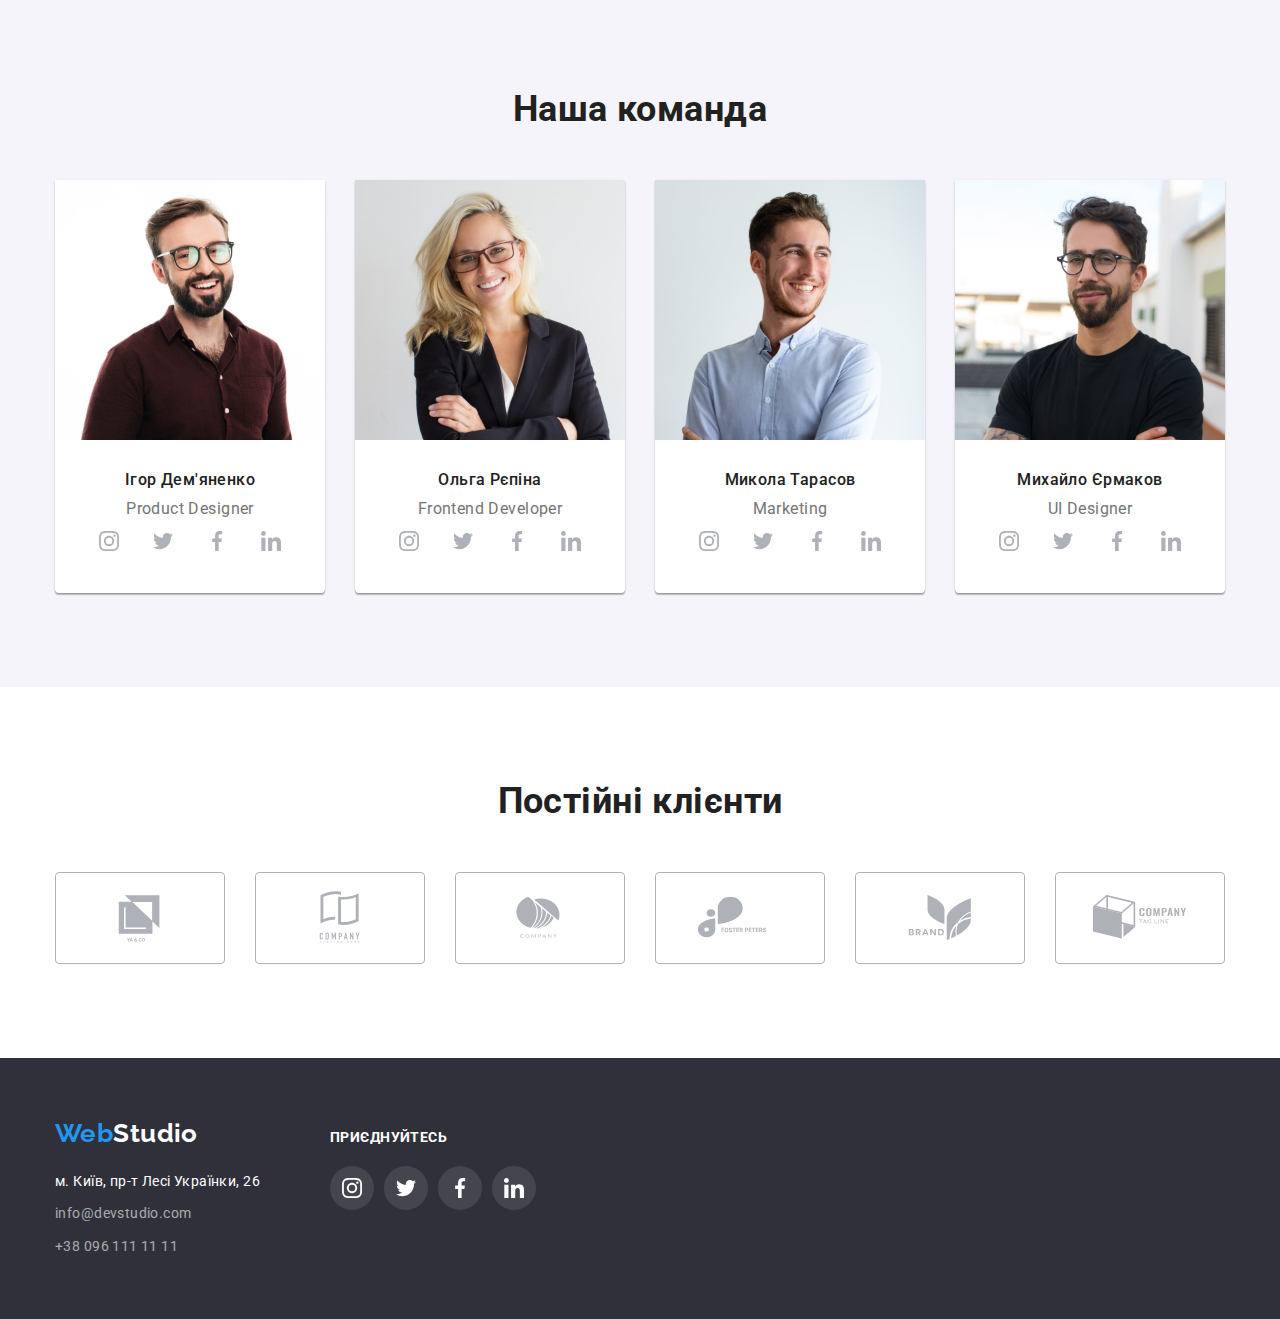
==== commit 920c34da: "Робота перед здачею ДЗ" ====
--- a/index.html
+++ b/index.html
@@ -38,14 +38,14 @@
           <li class="main-contact">
             <a class="contact-link" href="mailto:info@devstudio.com"
               ><svg class="icon-contact" width="16px" height="12px">
-                <use href="./images/symbol-defs.svg#icon-envelope"></use></svg
+                <use href="./images/symbol-defs.svg#icon-icon-envelope"></use></svg
               >info@devstudio.com</a
             >
           </li>
           <li class="main-contact">
             <a class="contact-link" href="tel:+380961111111">
               <svg class="icon-contact" width="10px" height="16px">
-                <use href="./images/symbol-defs.svg#icon-mob"></use></svg
+                <use href="./images/symbol-defs.svg#icon-icon-smartphone"></use></svg
               >+38 096 111 11 11</a
             >
           </li>
@@ -68,7 +68,7 @@
             <li class="title-text">
               <div class="icon-background">
                 <svg class="icon-feature" width="70px" height="70px">
-                  <use href="./images/symbol-defs.svg#icon-antenna"></use>
+                  <use href="./images/symbol-defs.svg#icon-icon-antenna"></use>
                 </svg>
               </div>
               <h3 class="title">УВАГА ДО ДЕТАЛЕЙ</h3>
@@ -79,7 +79,7 @@
             <li class="title-text">
               <div class="icon-background">
                 <svg class="icon-feature" width="70px" height="70px">
-                  <use href="./images/symbol-defs.svg#icon-clock"></use>
+                  <use href="./images/symbol-defs.svg#icon-icon-clock"></use>
                 </svg>
               </div>
               <h3 class="title">ПУНКТУАЛЬНІСТЬ</h3>
@@ -90,7 +90,7 @@
             <li class="title-text">
               <div class="icon-background">
                 <svg class="icon-feature" width="70px" height="70px">
-                  <use href="./images/symbol-defs.svg#icon-diagram"></use>
+                  <use href="./images/symbol-defs.svg#icon-icon-diagram"></use>
                 </svg>
               </div>
               <h3 class="title">ПЛАНУВАННЯ</h3>
@@ -99,7 +99,7 @@
             <li class="title-text">
               <div class="icon-background">
                 <svg class="icon-feature" width="70px" height="70px">
-                  <use href="./images/symbol-defs.svg#icon-astronaut"></use>
+                  <use href="./images/symbol-defs.svg#icon-icon-astronaut"></use>
                 </svg>
               </div>
               <h3 class="title">СУЧАСНІ ТЕХНОЛОГІЇ</h3>
@@ -142,25 +142,25 @@
                   <li>
                     <a class="team-link" href=""
                       ><svg class="team-svg" width="20" height="20">
-                        <use href="./images/symbol-defs.svg#icon-instagram"></use></svg
-                    ></a>
-                  </li>
-                  <li>
-                    <a class="team-link" href=""
-                      ><svg class="team-svg" width="20" height="20">
-                        <use href="./images/symbol-defs.svg#icon-twitter"></use></svg
-                    ></a>
-                  </li>
-                  <li>
-                    <a class="team-link" href=""
-                      ><svg class="team-svg" width="20" height="20">
-                        <use href="./images/symbol-defs.svg#icon-facebook"></use></svg
-                    ></a>
-                  </li>
-                  <li>
-                    <a class="team-link" href=""
-                      ><svg class="team-svg" width="20" height="20">
-                        <use href="./images/symbol-defs.svg#icon-linkedin"></use></svg
+                        <use href="./images/symbol-defs.svg#icon-icon-instagram"></use></svg
+                    ></a>
+                  </li>
+                  <li>
+                    <a class="team-link" href=""
+                      ><svg class="team-svg" width="20" height="20">
+                        <use href="./images/symbol-defs.svg#icon-icon-twitter"></use></svg
+                    ></a>
+                  </li>
+                  <li>
+                    <a class="team-link" href=""
+                      ><svg class="team-svg" width="20" height="20">
+                        <use href="./images/symbol-defs.svg#icon-icon-facebook"></use></svg
+                    ></a>
+                  </li>
+                  <li>
+                    <a class="team-link" href=""
+                      ><svg class="team-svg" width="20" height="20">
+                        <use href="./images/symbol-defs.svg#icon-icon-linkedin"></use></svg
                     ></a>
                   </li>
                 </ul>
@@ -175,25 +175,25 @@
                   <li>
                     <a class="team-link" href=""
                       ><svg class="team-svg" width="20" height="20">
-                        <use href="./images/symbol-defs.svg#icon-instagram"></use></svg
-                    ></a>
-                  </li>
-                  <li>
-                    <a class="team-link" href=""
-                      ><svg class="team-svg" width="20" height="20">
-                        <use href="./images/symbol-defs.svg#icon-twitter"></use></svg
-                    ></a>
-                  </li>
-                  <li>
-                    <a class="team-link" href=""
-                      ><svg class="team-svg" width="20" height="20">
-                        <use href="./images/symbol-defs.svg#icon-facebook"></use></svg
-                    ></a>
-                  </li>
-                  <li>
-                    <a class="team-link" href=""
-                      ><svg class="team-svg" width="20" height="20">
-                        <use href="./images/symbol-defs.svg#icon-linkedin"></use></svg
+                        <use href="./images/symbol-defs.svg#icon-icon-instagram"></use></svg
+                    ></a>
+                  </li>
+                  <li>
+                    <a class="team-link" href=""
+                      ><svg class="team-svg" width="20" height="20">
+                        <use href="./images/symbol-defs.svg#icon-icon-twitter"></use></svg
+                    ></a>
+                  </li>
+                  <li>
+                    <a class="team-link" href=""
+                      ><svg class="team-svg" width="20" height="20">
+                        <use href="./images/symbol-defs.svg#icon-icon-facebook"></use></svg
+                    ></a>
+                  </li>
+                  <li>
+                    <a class="team-link" href=""
+                      ><svg class="team-svg" width="20" height="20">
+                        <use href="./images/symbol-defs.svg#icon-icon-linkedin"></use></svg
                     ></a>
                   </li>
                 </ul>
@@ -208,25 +208,25 @@
                   <li>
                     <a class="team-link" href=""
                       ><svg class="team-svg" width="20" height="20">
-                        <use href="./images/symbol-defs.svg#icon-instagram"></use></svg
-                    ></a>
-                  </li>
-                  <li>
-                    <a class="team-link" href=""
-                      ><svg class="team-svg" width="20" height="20">
-                        <use href="./images/symbol-defs.svg#icon-twitter"></use></svg
-                    ></a>
-                  </li>
-                  <li>
-                    <a class="team-link" href=""
-                      ><svg class="team-svg" width="20" height="20">
-                        <use href="./images/symbol-defs.svg#icon-facebook"></use></svg
-                    ></a>
-                  </li>
-                  <li>
-                    <a class="team-link" href=""
-                      ><svg class="team-svg" width="20" height="20">
-                        <use href="./images/symbol-defs.svg#icon-linkedin"></use></svg
+                        <use href="./images/symbol-defs.svg#icon-icon-instagram"></use></svg
+                    ></a>
+                  </li>
+                  <li>
+                    <a class="team-link" href=""
+                      ><svg class="team-svg" width="20" height="20">
+                        <use href="./images/symbol-defs.svg#icon-icon-twitter"></use></svg
+                    ></a>
+                  </li>
+                  <li>
+                    <a class="team-link" href=""
+                      ><svg class="team-svg" width="20" height="20">
+                        <use href="./images/symbol-defs.svg#icon-icon-facebook"></use></svg
+                    ></a>
+                  </li>
+                  <li>
+                    <a class="team-link" href=""
+                      ><svg class="team-svg" width="20" height="20">
+                        <use href="./images/symbol-defs.svg#icon-icon-linkedin"></use></svg
                     ></a>
                   </li>
                 </ul>
@@ -241,25 +241,25 @@
                   <li>
                     <a class="team-link" href=""
                       ><svg class="team-svg" width="20" height="20">
-                        <use href="./images/symbol-defs.svg#icon-instagram"></use></svg
-                    ></a>
-                  </li>
-                  <li>
-                    <a class="team-link" href=""
-                      ><svg class="team-svg" width="20" height="20">
-                        <use href="./images/symbol-defs.svg#icon-twitter"></use></svg
-                    ></a>
-                  </li>
-                  <li>
-                    <a class="team-link" href=""
-                      ><svg class="team-svg" width="20" height="20">
-                        <use href="./images/symbol-defs.svg#icon-facebook"></use></svg
-                    ></a>
-                  </li>
-                  <li>
-                    <a class="team-link" href=""
-                      ><svg class="team-svg" width="20" height="20">
-                        <use href="./images/symbol-defs.svg#icon-linkedin"></use></svg
+                        <use href="./images/symbol-defs.svg#icon-icon-instagram"></use></svg
+                    ></a>
+                  </li>
+                  <li>
+                    <a class="team-link" href=""
+                      ><svg class="team-svg" width="20" height="20">
+                        <use href="./images/symbol-defs.svg#icon-icon-twitter"></use></svg
+                    ></a>
+                  </li>
+                  <li>
+                    <a class="team-link" href=""
+                      ><svg class="team-svg" width="20" height="20">
+                        <use href="./images/symbol-defs.svg#icon-icon-facebook"></use></svg
+                    ></a>
+                  </li>
+                  <li>
+                    <a class="team-link" href=""
+                      ><svg class="team-svg" width="20" height="20">
+                        <use href="./images/symbol-defs.svg#icon-icon-linkedin"></use></svg
                     ></a>
                   </li>
                 </ul>
@@ -276,42 +276,42 @@
             <li class="svg-logo-list">
               <a class="svg-logo-link" href=""
                 ><svg class="icon-svg" width="106px" height="60px">
-                  <use href="./images/symbol-defs.svg#icon-logo"></use>
-                </svg>
-              </a>
-            </li>
-            <li class="svg-logo-list">
-              <a class="svg-logo-link" href=""
-                ><svg class="icon-svg" width="106px" height="60px">
-                  <use href="./images/symbol-defs.svg#icon-logo1"></use>
-                </svg>
-              </a>
-            </li>
-            <li class="svg-logo-list">
-              <a class="svg-logo-link" href=""
-                ><svg class="icon-svg" width="106px" height="60px">
-                  <use href="./images/symbol-defs.svg#icon-logo2"></use>
-                </svg>
-              </a>
-            </li>
-            <li class="svg-logo-list">
-              <a class="svg-logo-link" href=""
-                ><svg class="icon-svg" width="106px" height="60px">
-                  <use href="./images/symbol-defs.svg#icon-logo3"></use>
-                </svg>
-              </a>
-            </li>
-            <li class="svg-logo-list">
-              <a class="svg-logo-link" href=""
-                ><svg class="icon-svg" width="106px" height="60px">
-                  <use href="./images/symbol-defs.svg#icon-logo4"></use>
-                </svg>
-              </a>
-            </li>
-            <li class="svg-logo-list">
-              <a class="svg-logo-link" href=""
-                ><svg class="icon-svg" width="106px" height="60px">
-                  <use href="./images/symbol-defs.svg#icon-logo5"></use>
+                  <use href="./images/symbol-defs.svg#icon-icon-Logo"></use>
+                </svg>
+              </a>
+            </li>
+            <li class="svg-logo-list">
+              <a class="svg-logo-link" href=""
+                ><svg class="icon-svg" width="106px" height="60px">
+                  <use href="./images/symbol-defs.svg#icon-icon-Logo1"></use>
+                </svg>
+              </a>
+            </li>
+            <li class="svg-logo-list">
+              <a class="svg-logo-link" href=""
+                ><svg class="icon-svg" width="106px" height="60px">
+                  <use href="./images/symbol-defs.svg#icon-icon-Logo2"></use>
+                </svg>
+              </a>
+            </li>
+            <li class="svg-logo-list">
+              <a class="svg-logo-link" href=""
+                ><svg class="icon-svg" width="106px" height="60px">
+                  <use href="./images/symbol-defs.svg#icon-icon-Logo3"></use>
+                </svg>
+              </a>
+            </li>
+            <li class="svg-logo-list">
+              <a class="svg-logo-link" href=""
+                ><svg class="icon-svg" width="106px" height="60px">
+                  <use href="./images/symbol-defs.svg#icon-icon-Logo4"></use>
+                </svg>
+              </a>
+            </li>
+            <li class="svg-logo-list">
+              <a class="svg-logo-link" href=""
+                ><svg class="icon-svg" width="106px" height="60px">
+                  <use href="./images/symbol-defs.svg#icon-icon-Logo5"></use>
                 </svg>
               </a>
             </li>
@@ -352,25 +352,25 @@
             <li class="list-svg">
               <a class="footer-link-svg" href=""
                 ><svg class="footer-svg" width="20" height="20">
-                  <use href="./images/symbol-defs.svg#icon-instagram"></use></svg
+                  <use href="./images/symbol-defs.svg#icon-icon-instagram"></use></svg
               ></a>
             </li>
             <li class="list-svg">
               <a class="footer-link-svg" href=""
                 ><svg class="footer-svg" width="20" height="20">
-                  <use href="./images/symbol-defs.svg#icon-twitter"></use></svg
+                  <use href="./images/symbol-defs.svg#icon-icon-twitter"></use></svg
               ></a>
             </li>
             <li class="list-svg">
               <a class="footer-link-svg" href=""
                 ><svg class="footer-svg" width="20" height="20">
-                  <use href="./images/symbol-defs.svg#icon-facebook"></use></svg
+                  <use href="./images/symbol-defs.svg#icon-icon-facebook"></use></svg
               ></a>
             </li>
             <li class="list-svg">
               <a class="footer-link-svg" href=""
                 ><svg class="footer-svg" width="20" height="20">
-                  <use href="./images/symbol-defs.svg#icon-linkedin"></use></svg
+                  <use href="./images/symbol-defs.svg#icon-icon-linkedin"></use></svg
               ></a>
             </li>
           </ul>
--- a/css/styles.css
+++ b/css/styles.css
@@ -1,6 +1,7 @@
 :root {
         --primari-text-color: #212121;
         --title-text-color: #757575;
+        --team-text--background: #ffffff;
         --accent-color: #2196f3;
         --primary-bg-color: #ffffff;
         --studio: #000000;
